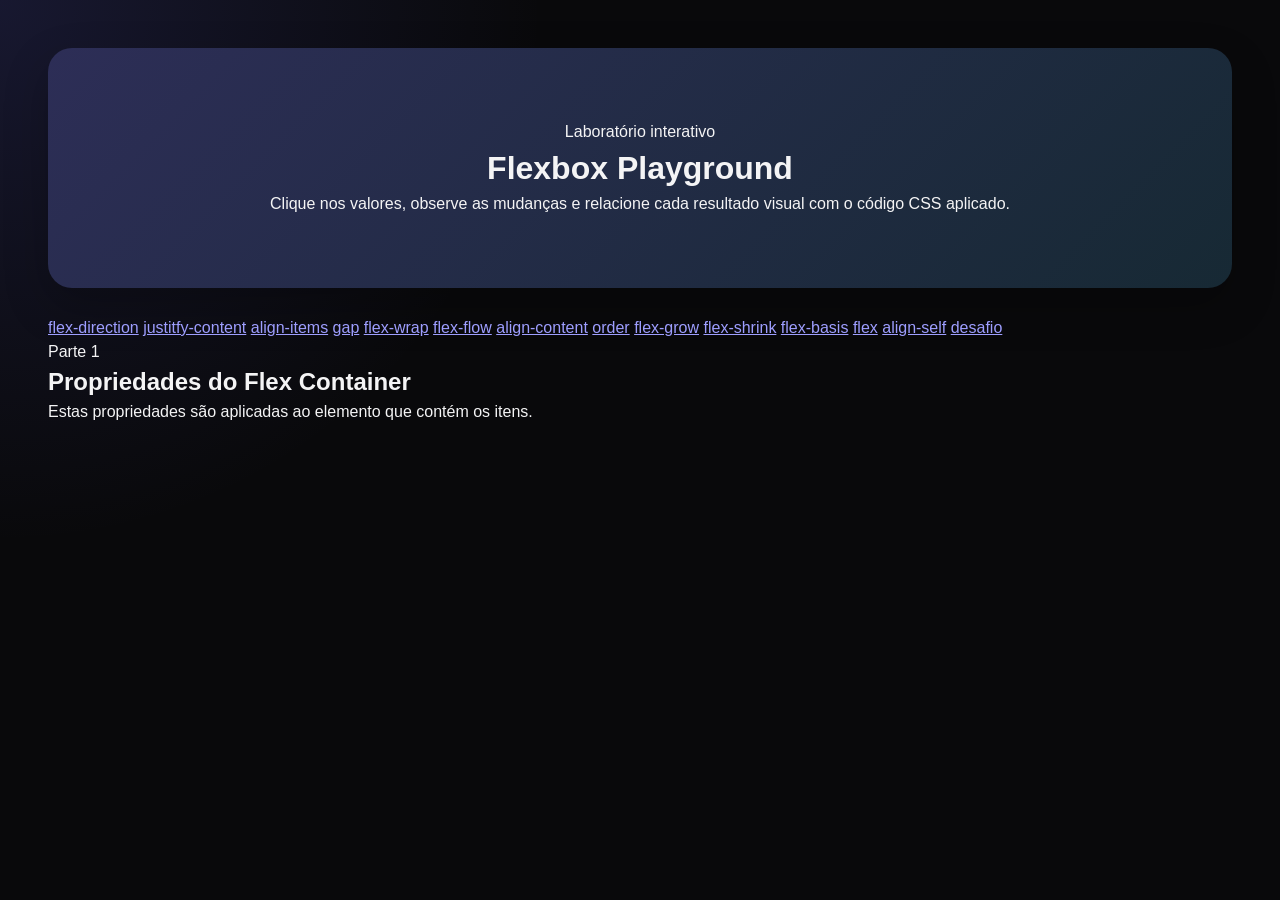
==== flexbox/index.html @ e5218d30 "v1.0.0 Created the project architecture, including:  - /js    - script.js - /style    - style.css in" ====
<!-- Definir que o documento utiliza HTML5. Deve ser a primeira declaração do arquivo-->
<!DOCTYPE html>
<!-- A tag html envolve toda a página. lang="pt-BR" informa o idioma para navegadores e leitores de tela.-->
<html lang="pt-BR">

<!-- O head guarda configurações e informações que não aparecem diretamente no conteúdo visual.-->
<head>
    <!-- Permite utilizar acentos, cedilha e outros caracteres  especiais corretamente.-->
    <meta charset="UTF-8">
    <!-- Faz o layout respeitar a largura real de celulares, tablets e computadores. -->
    <meta name="viewport" content="width=device-width, initial-scale=1.0">
    <!--Descrição usada por mecanismos de busca e no compartilhamento do link.-->
    <meta name="description" content="Laboratório interativo para aprender e praticar as principais propriedades do CSS flexbox.">
    <!-- Texto exibido na aba do navegador-->
    <title>Laboratório Flexbox</title>
    <!-- Conecta o HTML ao arquivo CSS responsável pela aparência da página.-->
    <link rel="stylesheet" href="style/style.css">
</head>

<!-- O body contém todo o conteúdo visível da página. -->
<body>

    <!-- ===================================================
         CABEÇALHO PRINCIPAL
         Apresenta o nome e a proposta do laboratório.
    =================================================== -->
    <header class="page-header">
        <!--Pequeno rótulo visual acima do título principal. -->
        <span class="page-label">Laboratório interativo</span>
        <!-- h1 é o título principal e deve representar o assunto da página. -->
        <h1>Flexbox Playground</h1>
        <p>
            Clique nos valores, observe as mudanças e relacione cada resultado visual com o código CSS aplicado.
        </p>
    </header>

    <!-- ===================================================
        NAVEGAÇÃO INTERNA
        Cada link aponta para o id de uma seção da página.
        aria-label descreve o menu para tecnologias assistivas.
    =================================================== -->

    <nav class="property-navigation" aria-label="Navegação das propriedades do Flexbox">
    <a href="#flex-direction">flex-direction</a>
    <a href="#justitfy-content">justitfy-content</a>
    <a href="#align-items">align-items</a>
    <a href="#gap">gap</a>
    <a href="#flex-wrap">flex-wrap</a>
    <a href="#flex-flow">flex-flow</a>
    <a href="#align-content">align-content</a>
    <a href="#order">order</a>
    <a href="#flex-grow">flex-grow</a>
    <a href="#flex-shrink">flex-shrink</a>
    <a href="#flex-basis">flex-basis</a>
    <a href="#flex">flex</a>
    <a href="#align-self">align-self</a>
    <a href="#desafio">desafio</a>
    </nav>

    <!--O main reúne o conteúdo principal do laboratório-->
    <main>
        <!-- ===================================================
        PARTE 1 — PROPRIEDADES DO FLEX CONTAINER 
        São aplicadas ao elemento pai, responsável por organizar os itens.
    =================================================== -->
    <header class="group-header">
        <span>Parte 1</span>
        <h2>Propriedades do Flex Container</h2>
        <p>Estas propriedades são aplicadas ao elemento que contém os itens.</p>
    </header>
    </main>
</body>
</html>
---- flexbox/style/style.css ----
/* ===========================================
   Configurações gerais
=========================================== */

:root{
   color-scheme:dark;
   --background:#09090b;
   --surface:#18181b;
   --surface-soft:#27272a;
   --surface-highlight:#3f3f46;
   --border:#52525b;
   --text:#f4f4f5;
   --text-muted:#d4d4d8;
   --primary:#6366f1;
   --primary-hover:#818cf8;
   --accent:#38bdf8;
   --success:#22c55e;
   --warning:#f59e0b;
   --danger:#ef4444;
   --item:#0ea5e9;
   --item-selected:#f97316;
   --radius-small:8px;
   --radius-medium:12px;
   --radius-large:18px;
   --shadow:0 18px 45px rgba(0,0,0,0.24);
}

*{
    margin: 0;
    padding: 0;
    box-sizing:border-box;
}

html{
    scroll-behavior: smooth;
    scroll-padding-top: 100px;
}

body{
    min-height: 100vh;
    padding: clamp(16px,4vw,48px);
    color: var(--text);
    background:
       radial-gradient(circle at top left,
          rgba(99,102,241, 0.16),
       transparent 34rem),
       var(--background);
       font-family:Inter, Arial,Helvetica, sans-serif;
       line-height:1.5;
}

button,
select{
    font:inherit;
}

button,
a,
select{
    -webkiit-tap-highlight-color:transparent;
}

button:focus-visible,
a:focus-visible,
select:focus-visible{
    outline:3px solid #facc15;
    outline-offset: 3px;
}

/*======================================
  Cabeçalho e navegação
====================================*/

.page-header{
    max-width: 1200px;
    margin:0 auto 28px;
    padding: clamp(28px, 6vw,72px);
    text-align:center;
    background:
    linear-gradient(
        135deg, rgba(99,102,241,0.28),
        rgba(14,165,233,0.12)
    ),
    var(--surface);
    border-radius:24px;
    box-shadow: var(--shadow);
}
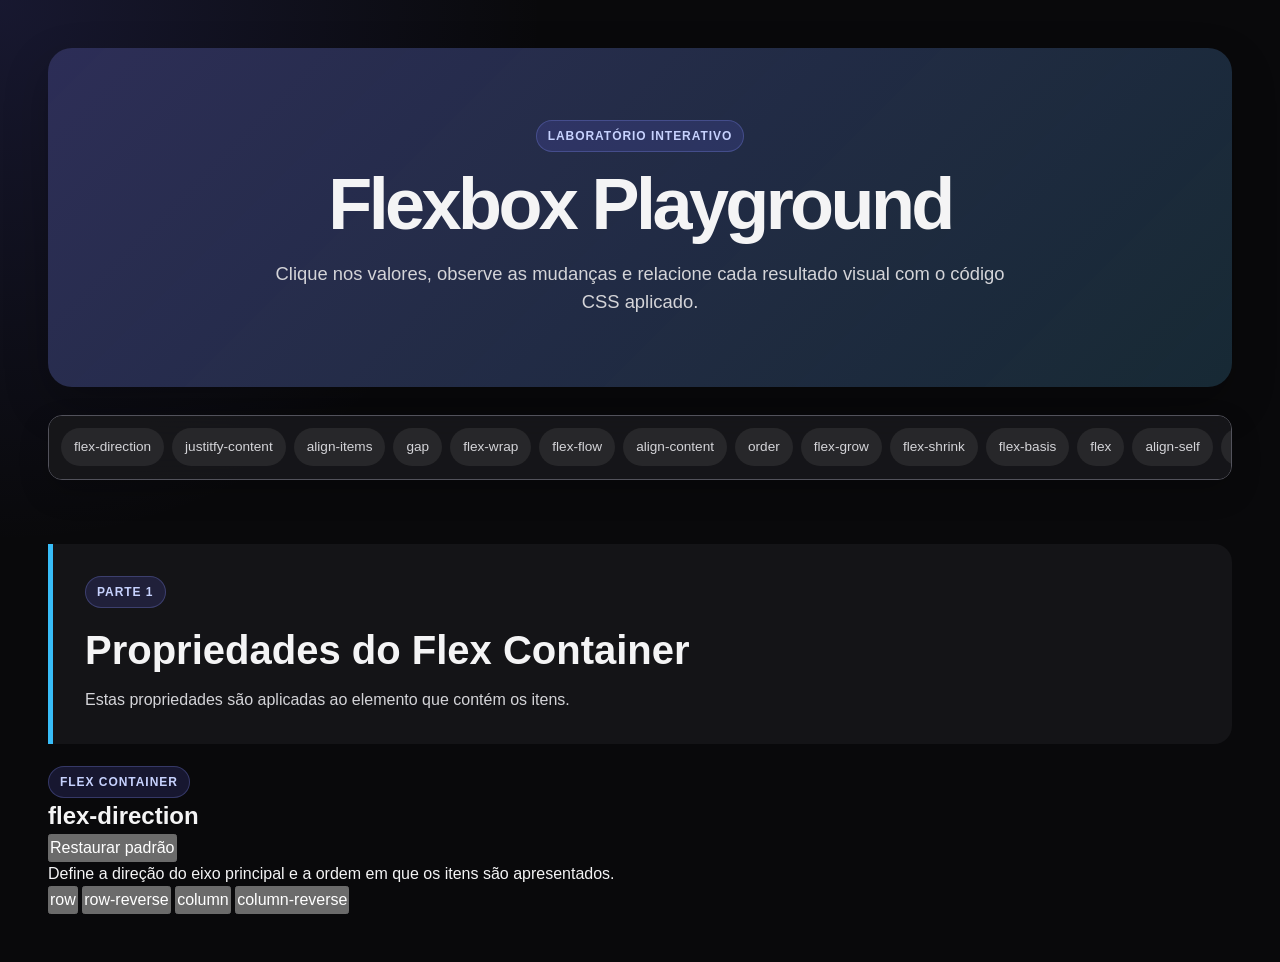
==== commit 648a870a: "v1.0.1 Updates to index.html:  1. Fixed bugs in the navigation menu. 2. Added styling to the `group-" ====
--- a/flexbox/index.html
+++ b/flexbox/index.html
@@ -68,6 +68,40 @@
         <h2>Propriedades do Flex Container</h2>
         <p>Estas propriedades são aplicadas ao elemento que contém os itens.</p>
     </header>
+
+     <!-- ===================================================
+        SEÇÃO: flex-direction 
+        Define a direção do eixo principal e a ordem inicial dos itens.
+        O id permite acessar esta seção pelo menu de navegação.
+    =================================================== -->
+    <section class="demo" id="flex-direction">
+        <!-- Agrupa o título da propriedade e o botão que restaura o valor inicial.-->
+         <div class="demo-heading">
+        <div>
+            <span class="property-type">Flex Container</span>
+            <h2>flex-direction</h2>
+        </div>
+        <button type="button" class="reset-button"  data-reset-section="direction">Restaurar padrão</button>
+        </div>
+
+        <p class="demo-introduction">
+            Define a direção do eixo principal e a ordem em que os itens são apresentados.
+        </p>
+
+
+        <!--
+        Grupo de botões com os valores da propriedade.
+        role="group" e aria-label ajudam leitores de tela.
+        data-* guarda o valor que será lido pelo JavaScript.
+        aria-pressed informa qual botão está ativo.
+        -->
+        <div class="buttons" role="group" aria-label="Valores de flex-direction">
+            <button type="button" data-direction="row"aria-pressed="true">row</button>
+            <button type="button" data-direction="row-reverse"aria-pressed="false">row-reverse</button>
+            <button type="button" data-direction="column"aria-pressed="false">column</button>
+            <button type="button" data-direction="column-reverse"aria-pressed="false">column-reverse</button>
+        </div>
+    </section>
     </main>
 </body>
 </html>
--- a/flexbox/style/style.css
+++ b/flexbox/style/style.css
@@ -85,3 +85,99 @@
     border-radius:24px;
     box-shadow: var(--shadow);
 }
+
+.page-label,
+.property-type,
+.group-header span {
+    display:inline-flex;
+    align-items: center;
+    width:fit-content;
+    padding: 6px 11px;
+    color: #c7d2fe;
+    background-color: rgba(99, 102,241,0.16);
+    border: 1px solid rgba(129,140,248,0.28);
+    border-radius: 999px;
+    font-size: 0.75rem;
+    font-weight: 700;
+    letter-spacing:0.08em;
+    text-transform: uppercase;
+}
+
+.page-header h1 {
+    margin-top: 16px;
+    font-size: clamp(2rem,7vw,4.5rem);
+    line-height: 1;
+    letter-spacing: -0.05em;
+}
+
+.page-header p{
+    max-width: 760px;
+    margin: 20px auto 0;
+    color: var(--text-muted);
+    font-size: clamp(1rem,2vw,1.15rem);
+}
+
+.property-navigation{
+    position: sticky;
+    top: 12px;
+    z-index: 20;
+    display: flex;
+    gap: 8px;
+    flex-wrap: nowrap;
+    max-width: 1200px;
+    margin: 0 auto 36px;
+    padding: 12px;
+    overflow-x: auto;
+    background-color: rgba(24,24,27,0.9);
+    border: 1px solid var(--border);
+    border-radius: 14px;
+    box-shadow: 0 12px 30px rgba(0,0,0,0.2);
+    backdrop-filter: blur(14px);
+}
+
+.property-navigation a{
+    flex: 0 0 auto;
+    padding: 8px 12px;
+    color: var(--text-muted);
+    background-color: var(--surface-soft);
+    border: 1px solid transparent;
+    border-radius: 999px;
+    text-decoration: none;
+    font-size: 0.85rem;
+    transition: 0.2s;
+}
+
+.property-navigation a:hover {
+    color:white;
+    background-color:var(--primary);
+    border-color: var(--primary-hover);
+}
+
+
+/*======================================
+  Grupos e seções
+====================================*/
+
+main {
+    max-width: 1200px;
+    margin: 0 auto;
+}
+
+.group-header{
+    margin: 64px 0 22px;
+    padding: clamp(20px,4vw, 32px);
+    background-color: rgba(24, 24, 27,0.76);
+    border-left:5px solid var(--accent);
+    border-radius: 0 var(--radius-large) var(--radius-large) 0;
+}
+
+.group-header h2{
+    margin-top: 12px;
+    color: var(--text);
+    font-size: clamp(1.6rem,4vw,2.5rem);
+}
+
+.group-header p{
+    margin-top: 8px;
+    color: var(--text-muted);
+}
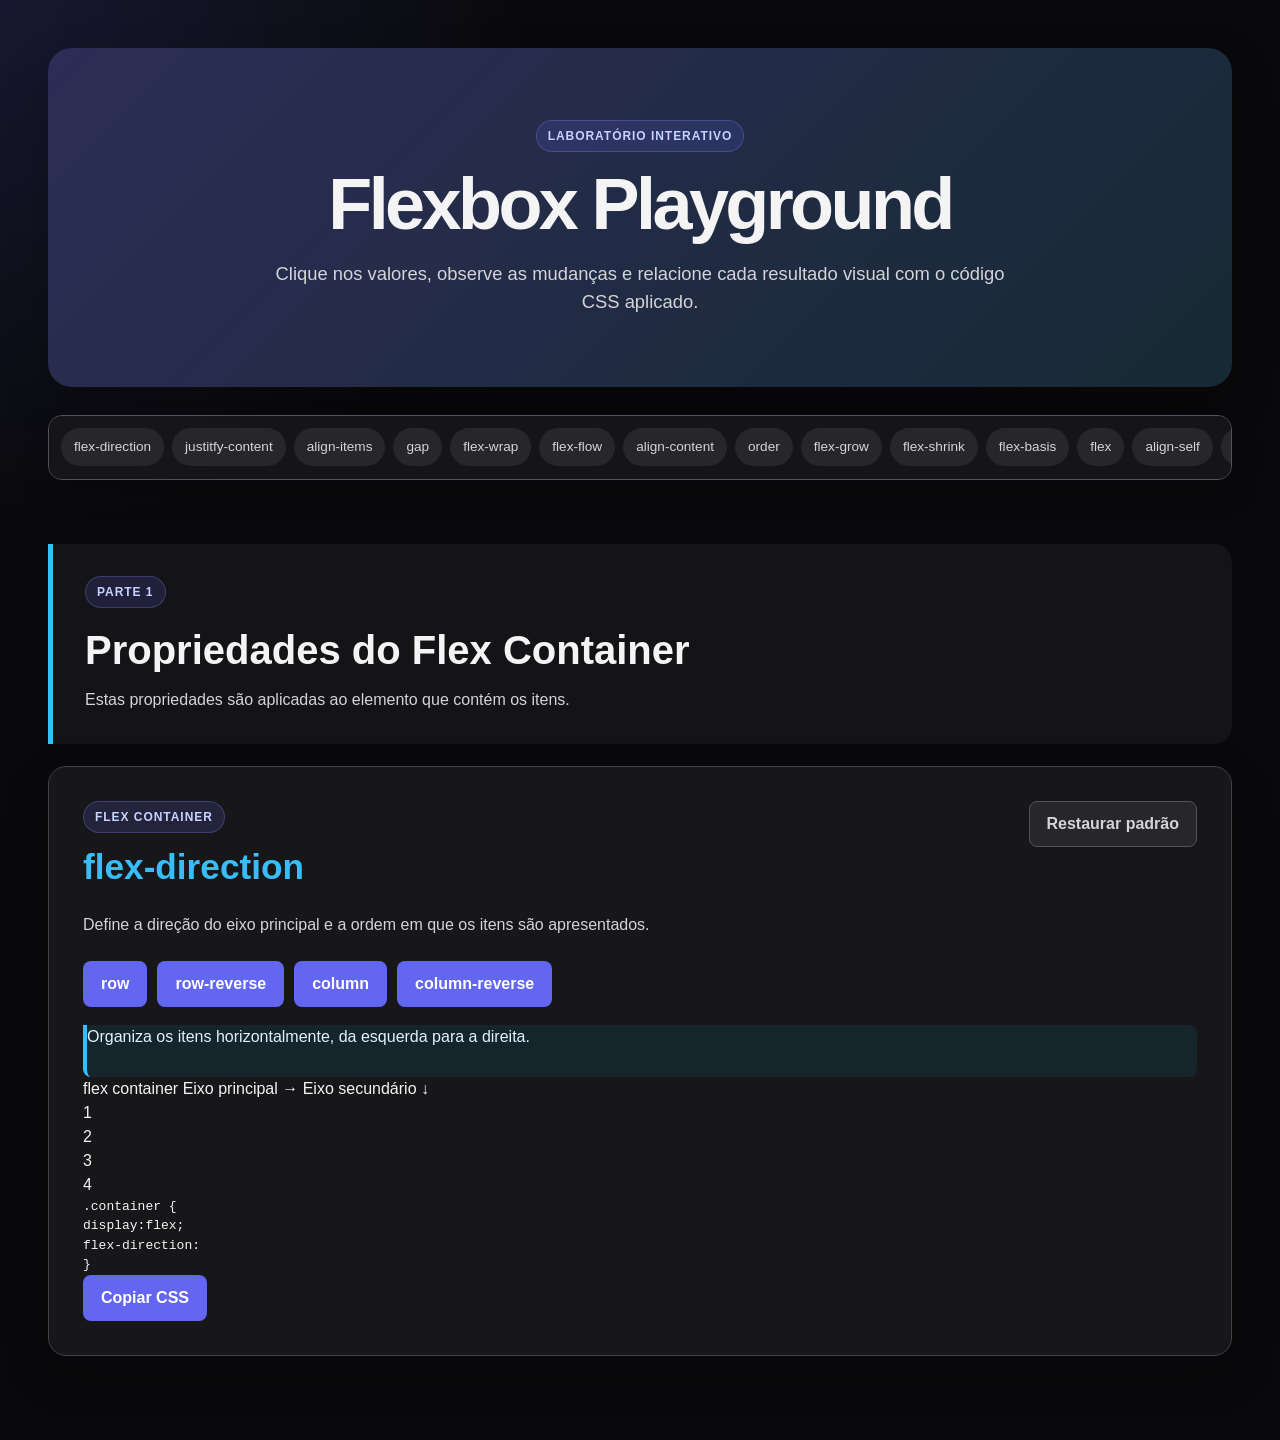
==== commit a1603004: "v1.0.2 Update to index.html:  1. Added a custom description field (updated via JavaScript based on t" ====
--- a/flexbox/index.html
+++ b/flexbox/index.html
@@ -101,6 +101,47 @@
             <button type="button" data-direction="column"aria-pressed="false">column</button>
             <button type="button" data-direction="column-reverse"aria-pressed="false">column-reverse</button>
         </div>
+
+
+        <!--
+        Descrição atualizada pelo JavaScript conforme o botão escolhido.
+        aria-live="polite" permite anunciar a mudança para leitores de tela.
+        -->
+
+        <p class="property-description direction-description" aria-live="polite">
+            Organiza os itens horizontalmente, da esquerda para a direita.
+        </p>
+
+        <!--
+        Área visual da demonstração.
+        A classe container recebe display:flex no CSS.
+        A segunda classe identifica a propriedade demonstrada.
+        -->
+        <div class="container direction-container" id="direction-container">
+            <span class="container-label">flex container</span>
+            <!--Indicadores dos eixos;o JavaScript atualiza as setas nesta seção -->
+            <span class="axis axis-main direction-main-axis">Eixo principal →</span>
+            <!--Cada elemento .item é um flex item. Os números facilitam observar ordem e posição.-->
+            <span class="axis axis-cross direction-cross-axis">Eixo secundário ↓</span>
+            <div><span class="item">1</span></div>
+            <div><span class="item">2</span></div>
+            <div><span class="item">3</span></div>
+            <div><span class="item">4</span></div>
+        </div>
+
+        <!--
+        Mostra o CSS correpondente ao valor selecionado.
+        preserva espaços e quebras de linha; code identifica código-fonte.
+        O botão usa data-copy-property e data-copy-target para copiar o resultado.
+        -->
+        <div class="code-wrapper">
+            <pre class="code"><code>.container {                                                                            
+display:flex;
+flex-direction: <strong class="direction-value" aria-live="polite"></strong>
+}</code></pre>
+            <button type="button" class="copy-buttpn" data-copy-property="flex-direction"
+                data-copy-target=".direction-value">Copiar CSS</button>
+        </div>
     </section>
     </main>
 </body>
--- a/flexbox/style/style.css
+++ b/flexbox/style/style.css
@@ -180,4 +180,174 @@
 .group-header p{
     margin-top: 8px;
     color: var(--text-muted);
-}+}
+
+/*======================================
+  CARD DE DEMONSTRAÇÃO
+
+  Cada propriedade é apresentada dentro de um card separado.
+
+  overflow: hidden impede que elementos ultrapassem as bordas,
+====================================*/
+
+.demo{
+    margin-bottom: 36px;
+    padding: clamp(20px,4vw,34px);
+    overflow: hidden;
+    background-color: rgba(24,24,27,0.92);
+    border: 1px solid var(--surface-highlight);
+    border-radius: var(--radius-large);
+    box-shadow: var(--shadow);
+}
+
+/*======================================
+  CABEÇALHO INTERNO DA DEMONSTRAÇÃO
+
+ Utilizada Flexbox para separar o título da propriedade e 
+ o botão de restauração.
+====================================*/
+
+.demo-heading{
+    display: flex;
+    align-items: flex-start;
+    justify-content: space-between;
+    gap: 20px;
+}
+
+.demo-heading h2 {
+  margin-top: 8px;
+  color: var(--accent);
+  font-size: clamp(1.55rem,4vw,2.2rem);
+}
+
+.item-property{
+    color: #fed7aa;
+    background-color: rgba(249, 115, 22, 0.14);
+    border-color: rgba(249,115,22,0.3);
+}
+
+.challenge-label{
+    color: #bbf7d0;
+    background-color: rgba(34,197, 94, 0.14);
+    border-color: rgba(34, 197, 94, 0.3);
+}
+
+.demo-introduction{
+    max-width: 850px;
+    margin: 18px 0 22px;
+    color: var(--text-muted);
+    line-height: 1.7;
+}
+
+.demo-introduction strong {
+    color: white;
+}
+
+/*======================================
+  DESCRIÇÃO DINÂMICA
+
+Este texto será atualizado pelo JavaScript quando o aluno
+selecionar outro valor da propriedade. 
+====================================*/
+
+.property-description{
+    min-height: 52px;
+    padding: 0 0 18px;
+    color: #e0f2fe;
+    background-color: rgba(14,165,233,0.09);
+    border-left: 4px solid var(--accent);
+    border-radius: 0 var(--radius-small) var(--radius-small);
+}
+
+/*======================================
+  BOTÕES E CONTROLES
+====================================*/
+
+/*Organiza os botões em linha e permite quebra automática. */
+
+.buttons{
+    display: flex;
+    gap: 10px;
+    flex-wrap: wrap;
+    margin-bottom: 18px;
+}
+
+/*======================================
+ BOTÃO PADRÃO
+
+min-height: 44px cria uma área confortável para clique
+também em dispositivos com tela sensível ao toque.
+====================================*/
+
+button{
+    min-height: 44px;
+    padding: 10px 17px;
+    color: white;
+    background-color: var(--primary);
+    border: 1px solid transparent;
+    border-radius: var(--radius-small);
+    cursor: pointer;
+    font-weight: 700;
+    transition: 
+    transform 0.2s,
+    background-color 0.2,
+    border-color 0.2s
+    box-shadow 0.2s;
+}
+
+button:hover {
+    background-color: var(--primary-hover);
+    transform: translateY(-1px);
+}
+
+/*======================================
+ BOTÃO ATIVO
+
+A classe active é controlada pelo JavaScript e mostra qual
+valor CSS está selecionado.
+====================================*/
+
+button.active{
+    color: #052e16;
+    background-color: var(--success);
+    border-color: #86efac;
+    box-shadow: 0 0 0 4px rgba (34,197,94,0.14);
+}
+
+.reset-button,
+.copy-button{
+    color: var(--text-muted);
+    background-color: var(--surface-soft);
+    border-color: var(--border);
+    font-weight: 600;
+}
+
+.reset-button:hover,
+.copy-button:hover {
+color:white;
+background-color: var(--surface-highlight);
+}
+
+/*
+Esta classe é adicionada temporariamente pelo JavaScript
+após o código CSS ser copiado.
+*/
+
+.copy-button.copy-success{
+    color: #052e16;
+    background-color: var(--success);
+    border-color:#86efac ;
+}
+
+.compact-buttons{
+    margin-bottom: 0;
+}
+
+/* ===========================================
+   CONTROLE DA DEMONSTRAÇÃO flex-shrink
+
+   flex-shrink só é percebido quando falta espaço.
+   Por isso esta área permite alterar a largura do container.
+=========================================== */
+ 
+
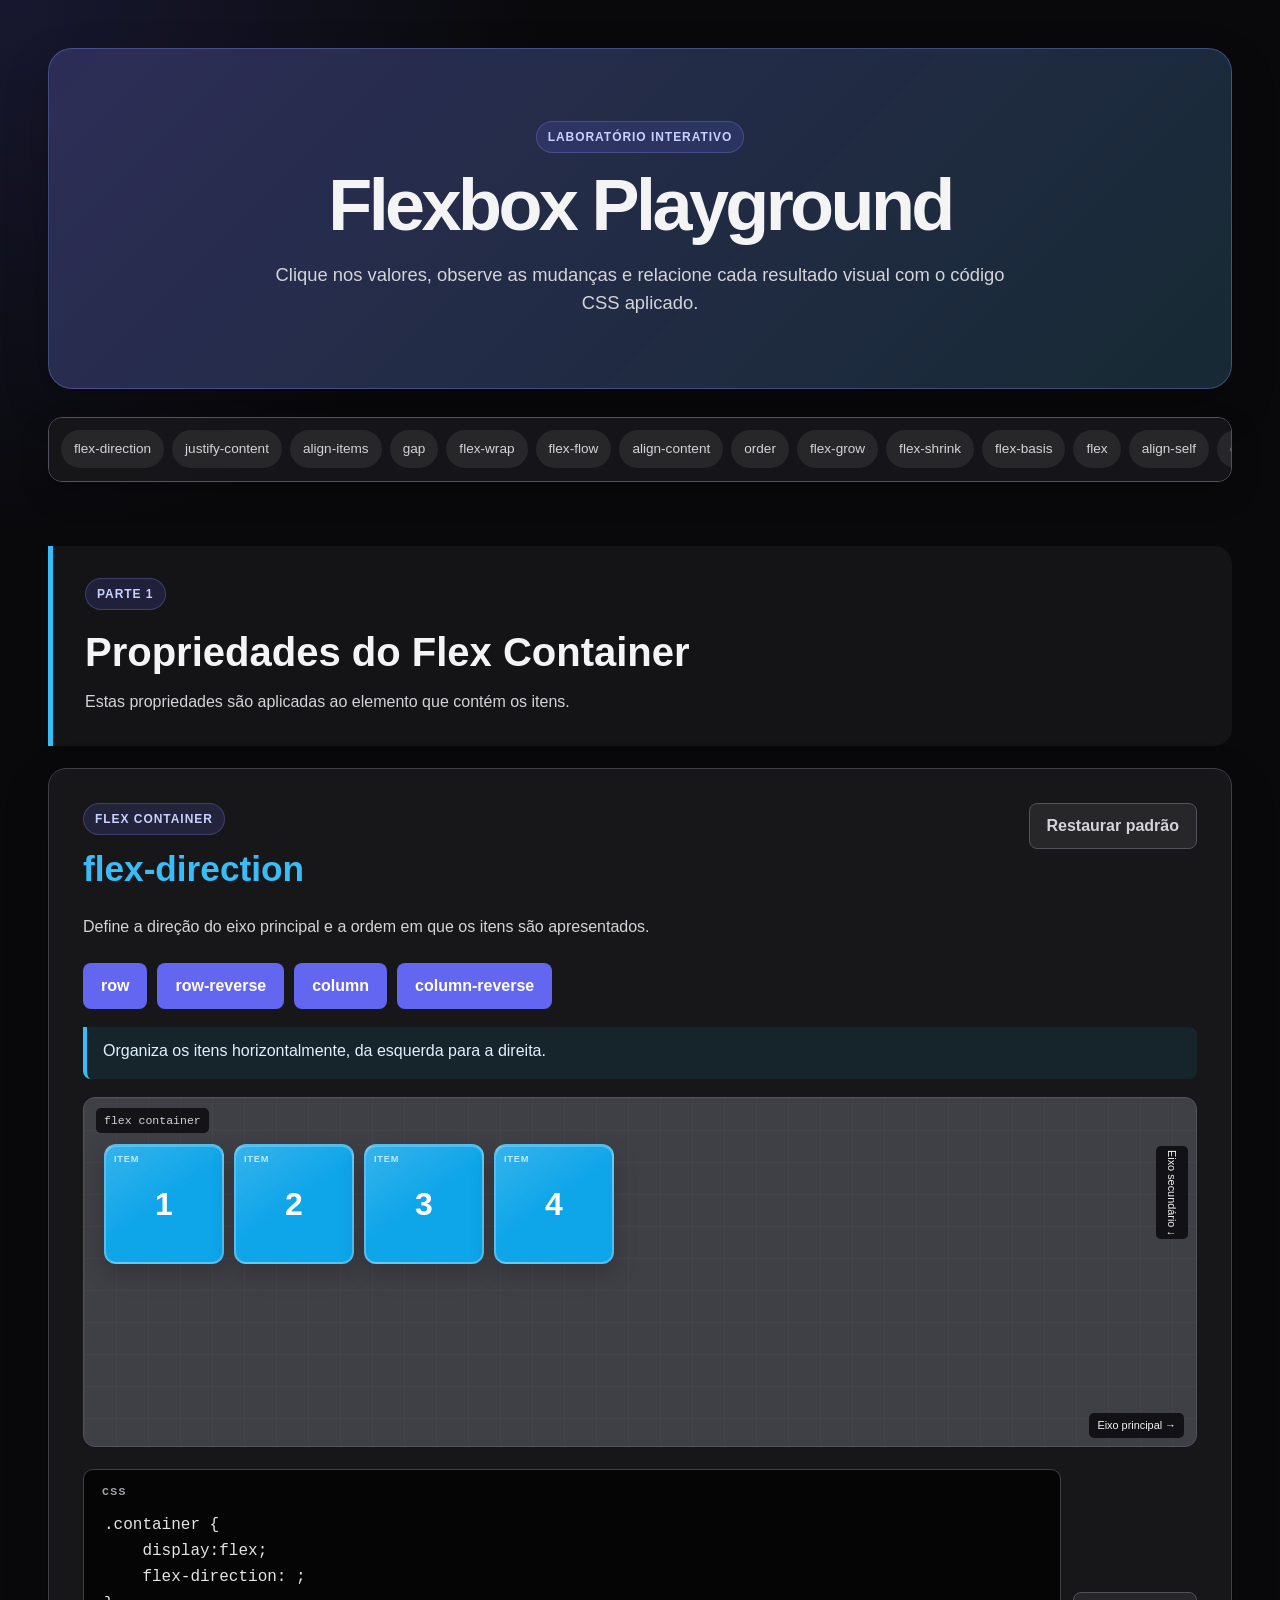
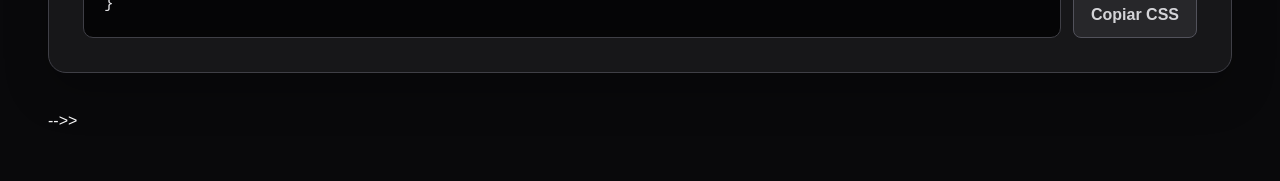
==== commit 68edf684: "v1.0.3 Update to index.html:  There were no updates to this file in this version.  Update to style.c" ====
--- a/flexbox/index.html
+++ b/flexbox/index.html
@@ -1,148 +1,148 @@
-<!-- Definir que o documento utiliza HTML5. Deve ser a primeira declaração do arquivo-->
+<!-- Define que o documento utiliza HTML5. Deve ser a primeira declaração do arquivo -->
 <!DOCTYPE html>
-<!-- A tag html envolve toda a página. lang="pt-BR" informa o idioma para navegadores e leitores de tela.-->
+<!-- A tag html envolve toda a página. lang="pt-BR" informa o idioma para navegadores e leitores de tela. -->
 <html lang="pt-BR">
-
-<!-- O head guarda configurações e informações que não aparecem diretamente no conteúdo visual.-->
+ 
+<!-- O head guarda configurações e informações que não aparecem diretamente no conteúdo visual. -->
 <head>
-    <!-- Permite utilizar acentos, cedilha e outros caracteres  especiais corretamente.-->
+    <!-- Permite utilizar acentos, cedilha e outros caracteres especiais corretamente. -->
     <meta charset="UTF-8">
     <!-- Faz o layout respeitar a largura real de celulares, tablets e computadores. -->
     <meta name="viewport" content="width=device-width, initial-scale=1.0">
-    <!--Descrição usada por mecanismos de busca e no compartilhamento do link.-->
+    <!-- Descrição usada por mecanismos de busca e no compartilhamento do link. -->
     <meta name="description" content="Laboratório interativo para aprender e praticar as principais propriedades do CSS flexbox.">
-    <!-- Texto exibido na aba do navegador-->
+    <!-- Texto exibido na aba do navegador -->
     <title>Laboratório Flexbox</title>
-    <!-- Conecta o HTML ao arquivo CSS responsável pela aparência da página.-->
+    <!-- Conecta o HTML ao arquivo CSS responsável pela aparência da página. -->
     <link rel="stylesheet" href="style/style.css">
 </head>
-
+ 
 <!-- O body contém todo o conteúdo visível da página. -->
 <body>
-
+   
     <!-- ===================================================
          CABEÇALHO PRINCIPAL
          Apresenta o nome e a proposta do laboratório.
     =================================================== -->
     <header class="page-header">
-        <!--Pequeno rótulo visual acima do título principal. -->
+        <!-- Pequeno rótulo visual acima do título principal. -->
         <span class="page-label">Laboratório interativo</span>
-        <!-- h1 é o título principal e deve representar o assunto da página. -->
+        <!-- h1 é o título principal e deve represetar o assunto da página. -->
         <h1>Flexbox Playground</h1>
         <p>
-            Clique nos valores, observe as mudanças e relacione cada resultado visual com o código CSS aplicado.
+            Clique nos valores, observe as mudanças e relacione cada resultado visual
+            com o código CSS aplicado.
         </p>
     </header>
-
+ 
     <!-- ===================================================
-        NAVEGAÇÃO INTERNA
-        Cada link aponta para o id de uma seção da página.
-        aria-label descreve o menu para tecnologias assistivas.
+         NAVEGAÇÃO INTERNA
+         Cada link aponta para o id de uma seção da página.
+         aria-label descreve o menu para tecnologias assistivas.
     =================================================== -->
-
+ 
     <nav class="property-navigation" aria-label="Navegação das propriedades do Flexbox">
-    <a href="#flex-direction">flex-direction</a>
-    <a href="#justitfy-content">justitfy-content</a>
-    <a href="#align-items">align-items</a>
-    <a href="#gap">gap</a>
-    <a href="#flex-wrap">flex-wrap</a>
-    <a href="#flex-flow">flex-flow</a>
-    <a href="#align-content">align-content</a>
-    <a href="#order">order</a>
-    <a href="#flex-grow">flex-grow</a>
-    <a href="#flex-shrink">flex-shrink</a>
-    <a href="#flex-basis">flex-basis</a>
-    <a href="#flex">flex</a>
-    <a href="#align-self">align-self</a>
-    <a href="#desafio">desafio</a>
+        <a href="#flex-direction">flex-direction</a>
+        <a href="#justify-content">justify-content</a>
+        <a href="#align-items">align-items</a>
+        <a href="#gap">gap</a>
+        <a href="#flex-wrap">flex-wrap</a>
+        <a href="#flex-flow">flex-flow</a>
+        <a href="#align-content">align-content</a>
+        <a href="#order">order</a>
+        <a href="#flex-grow">flex-grow</a>
+        <a href="#flex-shrink">flex-shrink</a>
+        <a href="#flex-basis">flex-basis</a>
+        <a href="#flex">flex</a>
+        <a href="#align-self">align-self</a>
+        <a href="#desafio">desafio</a>
     </nav>
-
-    <!--O main reúne o conteúdo principal do laboratório-->
+ 
+    <!-- O main reúne o conteúdo principal do laboratório -->
     <main>
         <!-- ===================================================
-        PARTE 1 — PROPRIEDADES DO FLEX CONTAINER 
-        São aplicadas ao elemento pai, responsável por organizar os itens.
-    =================================================== -->
-    <header class="group-header">
-        <span>Parte 1</span>
-        <h2>Propriedades do Flex Container</h2>
-        <p>Estas propriedades são aplicadas ao elemento que contém os itens.</p>
-    </header>
-
-     <!-- ===================================================
-        SEÇÃO: flex-direction 
-        Define a direção do eixo principal e a ordem inicial dos itens.
-        O id permite acessar esta seção pelo menu de navegação.
-    =================================================== -->
-    <section class="demo" id="flex-direction">
-        <!-- Agrupa o título da propriedade e o botão que restaura o valor inicial.-->
-         <div class="demo-heading">
-        <div>
-            <span class="property-type">Flex Container</span>
-            <h2>flex-direction</h2>
-        </div>
-        <button type="button" class="reset-button"  data-reset-section="direction">Restaurar padrão</button>
-        </div>
-
-        <p class="demo-introduction">
-            Define a direção do eixo principal e a ordem em que os itens são apresentados.
-        </p>
-
-
-        <!--
-        Grupo de botões com os valores da propriedade.
-        role="group" e aria-label ajudam leitores de tela.
-        data-* guarda o valor que será lido pelo JavaScript.
-        aria-pressed informa qual botão está ativo.
-        -->
-        <div class="buttons" role="group" aria-label="Valores de flex-direction">
-            <button type="button" data-direction="row"aria-pressed="true">row</button>
-            <button type="button" data-direction="row-reverse"aria-pressed="false">row-reverse</button>
-            <button type="button" data-direction="column"aria-pressed="false">column</button>
-            <button type="button" data-direction="column-reverse"aria-pressed="false">column-reverse</button>
-        </div>
-
-
-        <!--
-        Descrição atualizada pelo JavaScript conforme o botão escolhido.
-        aria-live="polite" permite anunciar a mudança para leitores de tela.
-        -->
-
-        <p class="property-description direction-description" aria-live="polite">
-            Organiza os itens horizontalmente, da esquerda para a direita.
-        </p>
-
-        <!--
-        Área visual da demonstração.
-        A classe container recebe display:flex no CSS.
-        A segunda classe identifica a propriedade demonstrada.
-        -->
-        <div class="container direction-container" id="direction-container">
-            <span class="container-label">flex container</span>
-            <!--Indicadores dos eixos;o JavaScript atualiza as setas nesta seção -->
-            <span class="axis axis-main direction-main-axis">Eixo principal →</span>
-            <!--Cada elemento .item é um flex item. Os números facilitam observar ordem e posição.-->
-            <span class="axis axis-cross direction-cross-axis">Eixo secundário ↓</span>
-            <div><span class="item">1</span></div>
-            <div><span class="item">2</span></div>
-            <div><span class="item">3</span></div>
-            <div><span class="item">4</span></div>
-        </div>
-
-        <!--
-        Mostra o CSS correpondente ao valor selecionado.
-        preserva espaços e quebras de linha; code identifica código-fonte.
-        O botão usa data-copy-property e data-copy-target para copiar o resultado.
-        -->
-        <div class="code-wrapper">
-            <pre class="code"><code>.container {                                                                            
-display:flex;
-flex-direction: <strong class="direction-value" aria-live="polite"></strong>
+             PARTE 1 — PROPRIEDADES DO FLEX CONTAINER
+             São aplicadas ao elemento pai, responsável por organizar os itens.
+        =================================================== -->
+        <header class="group-header">
+            <span>Parte 1</span>
+            <h2>Propriedades do Flex Container</h2>
+            <p>Estas propriedades são aplicadas ao elemento que contém os itens.</p>
+        </header>
+ 
+        <!-- ===================================================
+             SEÇÃO: flex-direction
+             Define a direção do eixo principal e a ordem inicial dos itens.
+             O id permite acessar esta seção pelo menu de navegação.
+        =================================================== -->
+        <section class="demo" id="flex-direction">
+            <!-- Agrupa o título da propriedade e o botão que restaura o valor inicial. -->
+            <div class="demo-heading">
+                <div>
+                    <span class="property-type">Flex Container</span>
+                    <h2>flex-direction</h2>
+                </div>
+                <button type="button" class="reset-button" data-reset-section="direction">Restaurar padrão</button>
+            </div>
+ 
+            <p class="demo-introduction">
+                Define a direção do eixo principal e a ordem em que os itens são apresentados.
+            </p>
+ 
+            <!--
+                Grupo de botões com os valores da propriedade.
+                role="group" e aria-label ajudam leitores de tela.
+                data-* guarda o valor que será lido pelo JavaScript.
+                aria-pressed informa qual botão está ativo.
+            -->
+            <div class="buttons" role="group" aria-label="Valores de flex-direction">
+                <button type="button" data-direction="row" aria-pressed="true">row</button>
+                <button type="button" data-direction="row-reverse" aria-pressed="false">row-reverse</button>
+                <button type="button" data-direction="column" aria-pressed="false">column</button>
+                <button type="button" data-direction="column-reverse" aria-pressed="false">column-reverse</button>
+            </div>
+ 
+            <!--
+                Descrição atualizada pelo JavaScript conforme o botão escolhido.
+                aria-live="polite" permite anunciar a mudança para leitores de tela.
+            -->
+            <p class="property-description direction-description" aria-live="polite">
+                Organiza os itens horizontalmente, da esquerda para a direita.
+            </p>
+ 
+            <!--
+                Área visual da demonstração.
+                A classe container recebe display:flex no CSS.
+                A segunda classe identifica a propriedade demonstrada.
+            -->
+            <div class="container direction-container" id="direction-container">
+                <span class="container-label">flex container</span>
+                <!-- Indicadores dos eixos; o JavaScript atualiza as setas nesta seção. -->
+                <span class="axis axis-main direction-main-axis">Eixo principal →</span>
+                <span class="axis axis-cross direction-cross-axis">Eixo secundário ↓</span>
+                <!-- Cada elemento .item é um flex Item. Os números facilitam observar ordem e posição. -->
+                <div><span class="item">1</span></div>
+                <div><span class="item">2</span></div>
+                <div><span class="item">3</span></div>
+                <div><span class="item">4</span></div>
+            </div>
+ 
+            <!--
+                Mostra o CSS correspondente ao valor selecionado.
+                <pre> preserva espaços e quebras de linha; <code> identifica código-fonte.
+                O botão usa data-copy-property e data-copy-target para copiar o resultado.
+            -->
+            <div class="code-wrapper">
+                <pre class="code"><code>.container {
+    display:flex;
+    flex-direction: <strong class="direction-value" aria-live="polite"></strong>;                    
 }</code></pre>
-            <button type="button" class="copy-buttpn" data-copy-property="flex-direction"
-                data-copy-target=".direction-value">Copiar CSS</button>
-        </div>
-    </section>
+                <button type="button" class="copy-button" data-copy-property="flex-direction"
+                    data-copy-target=".direction-value">Copiar CSS</button>
+            </div>
+        </section>
+ 
     </main>
+ 
 </body>
-</html>+</html>-->>
--- a/flexbox/style/style.css
+++ b/flexbox/style/style.css
@@ -1,123 +1,124 @@
 /* ===========================================
    Configurações gerais
 =========================================== */
-
-:root{
-   color-scheme:dark;
-   --background:#09090b;
-   --surface:#18181b;
-   --surface-soft:#27272a;
-   --surface-highlight:#3f3f46;
-   --border:#52525b;
-   --text:#f4f4f5;
-   --text-muted:#d4d4d8;
-   --primary:#6366f1;
-   --primary-hover:#818cf8;
-   --accent:#38bdf8;
-   --success:#22c55e;
-   --warning:#f59e0b;
-   --danger:#ef4444;
-   --item:#0ea5e9;
-   --item-selected:#f97316;
-   --radius-small:8px;
-   --radius-medium:12px;
-   --radius-large:18px;
-   --shadow:0 18px 45px rgba(0,0,0,0.24);
-}
-
-*{
+ 
+:root {
+    color-scheme: dark;
+    --background: #09090b;
+    --surface: #18181b;
+    --surface-soft: #27272a;
+    --surface-highlight: #3f3f46;
+    --border: #52525b;
+    --text: #f4f4f5;
+    --text-muted: #d4d4d8;
+    --primary: #6366f1;
+    --primary-hover: #818cf8;
+    --accent: #38bdf8;
+    --success: #22c55e;
+    --warning: #f59e0b;
+    --danger: #ef4444;
+    --item: #0ea5e9;
+    --item-selected: #f97316;
+    --radius-small: 8px;
+    --radius-medium: 12px;
+    --radius-large: 18px;
+    --shadow: 0 18px 45px rgba(0, 0, 0, 0.24);
+}
+ 
+* {
     margin: 0;
     padding: 0;
-    box-sizing:border-box;
-}
-
-html{
+    box-sizing: border-box;
+}
+ 
+html {
     scroll-behavior: smooth;
     scroll-padding-top: 100px;
 }
-
-body{
+ 
+body {
     min-height: 100vh;
-    padding: clamp(16px,4vw,48px);
+    padding: clamp(16px, 4vw, 48px);
     color: var(--text);
     background:
-       radial-gradient(circle at top left,
-          rgba(99,102,241, 0.16),
-       transparent 34rem),
-       var(--background);
-       font-family:Inter, Arial,Helvetica, sans-serif;
-       line-height:1.5;
-}
-
+        radial-gradient(circle at top left,
+            rgba(99, 102, 241, 0.16),
+            transparent 34rem),
+        var(--background);
+    font-family: Inter, Arial, Helvetica, sans-serif;
+    line-height: 1.5;
+}
+ 
 button,
-select{
-    font:inherit;
-}
-
+select {
+    font: inherit;
+}
+ 
 button,
 a,
-select{
-    -webkiit-tap-highlight-color:transparent;
-}
-
+select {
+    -webkit-tap-highlight-color: transparent;
+}
+ 
 button:focus-visible,
 a:focus-visible,
-select:focus-visible{
-    outline:3px solid #facc15;
+select:focus-visible {
+    outline: 3px solid #facc15;
     outline-offset: 3px;
 }
-
-/*======================================
-  Cabeçalho e navegação
-====================================*/
-
-.page-header{
+ 
+/* ===========================================
+   Cabeçalho e navegação
+=========================================== */
+ 
+.page-header {
     max-width: 1200px;
-    margin:0 auto 28px;
-    padding: clamp(28px, 6vw,72px);
-    text-align:center;
+    margin: 0 auto 28px;
+    padding: clamp(28px, 6vw, 72px);
+    text-align: center;
     background:
-    linear-gradient(
-        135deg, rgba(99,102,241,0.28),
-        rgba(14,165,233,0.12)
-    ),
-    var(--surface);
-    border-radius:24px;
+        linear-gradient(
+            135deg, rgba(99, 102, 241, 0.28),
+            rgba(14, 165, 233, 0.12)
+        ),
+        var(--surface);
+    border: 1px solid rgba(129, 140, 248, 0.35);
+    border-radius: 24px;
     box-shadow: var(--shadow);
 }
-
+ 
 .page-label,
 .property-type,
 .group-header span {
-    display:inline-flex;
+    display: inline-flex;
     align-items: center;
-    width:fit-content;
+    width: fit-content;
     padding: 6px 11px;
     color: #c7d2fe;
-    background-color: rgba(99, 102,241,0.16);
-    border: 1px solid rgba(129,140,248,0.28);
+    background-color: rgba(99, 102, 241, 0.16);
+    border: 1px solid rgba(129, 140, 248, 0.28);
     border-radius: 999px;
     font-size: 0.75rem;
     font-weight: 700;
-    letter-spacing:0.08em;
+    letter-spacing: 0.08em;
     text-transform: uppercase;
 }
-
+ 
 .page-header h1 {
     margin-top: 16px;
-    font-size: clamp(2rem,7vw,4.5rem);
+    font-size: clamp(2rem, 7vw, 4.5rem);
     line-height: 1;
     letter-spacing: -0.05em;
 }
-
-.page-header p{
+ 
+.page-header p {
     max-width: 760px;
     margin: 20px auto 0;
     color: var(--text-muted);
-    font-size: clamp(1rem,2vw,1.15rem);
-}
-
-.property-navigation{
+    font-size: clamp(1rem, 2vw, 1.15rem); /*      1.15rem*/
+}
+ 
+.property-navigation {
     position: sticky;
     top: 12px;
     z-index: 20;
@@ -128,14 +129,14 @@
     margin: 0 auto 36px;
     padding: 12px;
     overflow-x: auto;
-    background-color: rgba(24,24,27,0.9);
+    background-color: rgba(24, 24, 27, 0.9);
     border: 1px solid var(--border);
     border-radius: 14px;
-    box-shadow: 0 12px 30px rgba(0,0,0,0.2);
+    box-shadow: 0 12px 30px rgba(0, 0, 0, 0.2);
     backdrop-filter: blur(14px);
 }
-
-.property-navigation a{
+ 
+.property-navigation a {
     flex: 0 0 auto;
     padding: 8px 12px;
     color: var(--text-muted);
@@ -146,140 +147,140 @@
     font-size: 0.85rem;
     transition: 0.2s;
 }
-
+ 
 .property-navigation a:hover {
-    color:white;
-    background-color:var(--primary);
+    color: white;
+    background-color: var(--primary);
     border-color: var(--primary-hover);
 }
-
-
-/*======================================
-  Grupos e seções
-====================================*/
-
+ 
+/* ===========================================
+   Grupos e seções
+=========================================== */
+ 
 main {
     max-width: 1200px;
     margin: 0 auto;
 }
-
-.group-header{
+ 
+.group-header {
     margin: 64px 0 22px;
-    padding: clamp(20px,4vw, 32px);
-    background-color: rgba(24, 24, 27,0.76);
-    border-left:5px solid var(--accent);
+    padding: clamp(20px, 4vw, 32px);
+    background-color: rgba(24, 24, 27, 0.76);
+    border-left: 5px solid var(--accent);
     border-radius: 0 var(--radius-large) var(--radius-large) 0;
 }
-
-.group-header h2{
+ 
+.group-header h2 {
     margin-top: 12px;
     color: var(--text);
-    font-size: clamp(1.6rem,4vw,2.5rem);
-}
-
-.group-header p{
+    font-size: clamp(1.6rem, 4vw, 2.5rem);
+}
+ 
+.group-header p {
     margin-top: 8px;
     color: var(--text-muted);
 }
-
-/*======================================
-  CARD DE DEMONSTRAÇÃO
-
-  Cada propriedade é apresentada dentro de um card separado.
-
-  overflow: hidden impede que elementos ultrapassem as bordas,
-====================================*/
-
-.demo{
+ 
+/* ==========================================================
+   CARD DE DEMONSTRAÇÃO
+ 
+   Cada propriedade é apresentada dentro de um card separado.
+ 
+   overflow: hidden impede que elementos ultrapassem as bordas.
+========================================================== */
+ 
+.demo {
     margin-bottom: 36px;
-    padding: clamp(20px,4vw,34px);
+    padding: clamp(20px, 4vw, 34px);
     overflow: hidden;
-    background-color: rgba(24,24,27,0.92);
+    background-color: rgba(24, 24, 27, 0.92);
     border: 1px solid var(--surface-highlight);
     border-radius: var(--radius-large);
     box-shadow: var(--shadow);
 }
-
-/*======================================
-  CABEÇALHO INTERNO DA DEMONSTRAÇÃO
-
- Utilizada Flexbox para separar o título da propriedade e 
- o botão de restauração.
-====================================*/
-
-.demo-heading{
+ 
+/* ==========================================================
+   CABEÇALHO INTERNO DA DEMONSTRAÇÃO
+ 
+   Utiliza Flexbox para separar o título da propriedade e
+   o botão de restauração.
+========================================================== */
+ 
+.demo-heading {
     display: flex;
     align-items: flex-start;
     justify-content: space-between;
     gap: 20px;
 }
-
+ 
 .demo-heading h2 {
-  margin-top: 8px;
-  color: var(--accent);
-  font-size: clamp(1.55rem,4vw,2.2rem);
-}
-
-.item-property{
+    margin-top: 8px;
+    color: var(--accent);
+    font-size: clamp(1.55rem, 4vw, 2.2rem);
+}
+ 
+.item-property {
     color: #fed7aa;
     background-color: rgba(249, 115, 22, 0.14);
-    border-color: rgba(249,115,22,0.3);
-}
-
-.challenge-label{
+    border-color: rgba(249, 115, 22, 0.3);
+}
+ 
+.challenge-label {
     color: #bbf7d0;
-    background-color: rgba(34,197, 94, 0.14);
+    background-color: rgba(34, 197, 94, 0.14);
     border-color: rgba(34, 197, 94, 0.3);
 }
-
-.demo-introduction{
+ 
+.demo-introduction {
     max-width: 850px;
     margin: 18px 0 22px;
     color: var(--text-muted);
     line-height: 1.7;
 }
-
+ 
 .demo-introduction strong {
     color: white;
 }
-
-/*======================================
-  DESCRIÇÃO DINÂMICA
-
-Este texto será atualizado pelo JavaScript quando o aluno
-selecionar outro valor da propriedade. 
-====================================*/
-
-.property-description{
+ 
+/* ==========================================================
+   DESCRIÇÃO DINÂMICA
+ 
+   Este texto será atualizado pelo JavaScript quando o aluno
+   selecionar outro valor da propriedade.
+========================================================== */
+ 
+.property-description {
     min-height: 52px;
-    padding: 0 0 18px;
+    margin: 0 0 18px;
+    padding: 12px 16px;
     color: #e0f2fe;
-    background-color: rgba(14,165,233,0.09);
+    background-color: rgba(14, 165, 233, 0.09);
     border-left: 4px solid var(--accent);
     border-radius: 0 var(--radius-small) var(--radius-small);
 }
-
-/*======================================
-  BOTÕES E CONTROLES
-====================================*/
-
-/*Organiza os botões em linha e permite quebra automática. */
-
-.buttons{
+ 
+/* ==========================================================
+   BOTÕES E CONTROLES
+========================================================== */
+ 
+/* Organiza os botões em linha e permite quebra automática. */
+ 
+.buttons {
     display: flex;
     gap: 10px;
     flex-wrap: wrap;
     margin-bottom: 18px;
 }
-
-/*======================================
- BOTÃO PADRÃO
-
-min-height: 44px cria uma área confortável para clique
-também em dispositivos com tela sensível ao toque.
-====================================*/
-
-button{
+ 
+/* ==========================================================
+   BOTÃO PADRÃO
+ 
+   min-height: 44px cria uma área confortável para clique
+   também em dispositivos com tela sensível ao toque.
+========================================================== */
+ 
+button {
     min-height: 44px;
     padding: 10px 17px;
     color: white;
@@ -288,66 +289,317 @@
     border-radius: var(--radius-small);
     cursor: pointer;
     font-weight: 700;
-    transition: 
-    transform 0.2s,
-    background-color 0.2,
-    border-color 0.2s
-    box-shadow 0.2s;
-}
-
+    transition:
+        transform 0.2s,
+        background-color 0.2s,
+        border-color 0.2s,
+        box-shadow 0.2s;
+}
+ 
 button:hover {
     background-color: var(--primary-hover);
     transform: translateY(-1px);
 }
-
-/*======================================
- BOTÃO ATIVO
-
-A classe active é controlada pelo JavaScript e mostra qual
-valor CSS está selecionado.
-====================================*/
-
-button.active{
+ 
+/* ==========================================================
+   BOTÃO ATIVO
+ 
+   A classe active é controlada pelo JavaScript e mostra qual
+   valor CSS está selecionado.
+========================================================== */
+ 
+button.active {
     color: #052e16;
     background-color: var(--success);
     border-color: #86efac;
-    box-shadow: 0 0 0 4px rgba (34,197,94,0.14);
-}
-
+    box-shadow: 0 0 0 4px rgba(34, 197, 94, 0.14);
+}
+ 
 .reset-button,
-.copy-button{
+.copy-button {
     color: var(--text-muted);
     background-color: var(--surface-soft);
     border-color: var(--border);
     font-weight: 600;
 }
-
+ 
 .reset-button:hover,
 .copy-button:hover {
-color:white;
-background-color: var(--surface-highlight);
-}
-
+    color: white;
+    background-color: var(--surface-highlight);
+}
+ 
 /*
-Esta classe é adicionada temporariamente pelo JavaScript
-após o código CSS ser copiado.
+   Esta classe é adicionada temporariamente pelo JavaScript
+   após o código CSS ser copiado.
 */
-
-.copy-button.copy-success{
+ 
+.copy-button.copy-success {
     color: #052e16;
     background-color: var(--success);
-    border-color:#86efac ;
-}
-
-.compact-buttons{
+    border-color: #86efac;
+}
+ 
+.compact-buttons {
     margin-bottom: 0;
 }
-
-/* ===========================================
+ 
+/* ==========================================================
    CONTROLE DA DEMONSTRAÇÃO flex-shrink
-
+ 
    flex-shrink só é percebido quando falta espaço.
+ 
    Por isso esta área permite alterar a largura do container.
-=========================================== */
- 
-
+========================================================== */
+ 
+.size-controls {
+    display: flex;
+    align-items: center;
+    gap: 14px;
+    flex-wrap: wrap;
+    margin-bottom: 18px;
+    padding: 14px;
+    background-color: var(--surface-soft);
+    border-radius: var(--radius-medium);
+}
+ 
+.size-controls span {
+    color: var(--text-muted);
+    font-weight: 700;
+}
+ 
+/* ==========================================================
+   CONTAINERS E ITENS
+========================================================== */
+ 
+/* ==========================================================
+   FLEX CONTAINER BASE
+ 
+   Esta é a classe principal do laboratório.
+ 
+   display: flex ativa o Flexbox.
+   flex-direction: row define a direção inicial.
+   gap cria espaço entre os Flex Items.
+ 
+   position: relative permite posicionar rótulos e indicadores
+   dentro do container.
+ 
+   overflow: auto cria rolagem quando necessário.
+========================================================== */
+ 
+.container {
+    position: relative;
+    display: flex;
+    flex-direction: row;
+    width: 100%;
+    min-height: 350px;
+    gap: 10px;
+    padding: 46px 20px 20px;
+    overflow: auto;
+    background:
+        linear-gradient(rgba(255, 255, 255, 0.025) 1px, transparent 1px),
+        linear-gradient(90deg, rgba(255, 255, 255, 0.025) 1px, transparent 1px),
+        var(--surface-highlight);
+    background-size: 32px 32px;
+    border: 1px solid var(--border);
+    border-radius: var(--radius-medium);
+    transition: 0.35s;
+}
+ 
+/* ==========================================================
+   RÓTULO DO CONTAINER
+ 
+   position: absolute posiciona o rótulo sobre a área visual.
+ 
+   pointer-events: none impede que ele bloqueie cliques.
+========================================================== */
+ 
+.container-label {
+    position: absolute;
+    top: 10px;
+    left: 12px;
+    z-index: 5;
+    padding: 4px 8px;
+    color: #d4d4d8;
+    background-color: rgba(9, 9, 11, 0.8);
+    border-radius: 5px;
+    font-family: Consolas, Monaco, monospace;
+    font-size: 0.72rem;
+    pointer-events: none;
+}
+ 
+/* ==========================================================
+   FLEX ITEM BASE
+ 
+   Cada card numerado representa um Flex Item.
+ 
+   O próprio item também usa display: flex para centralizar
+   seu conteúdo interno.
+ 
+   flex: 0 1 auto significa:
+   - não crescer
+   - poder encolher
+   - usar tamanho automático como base
+========================================================== */
+ 
+.item {
+    position: relative;
+    display: flex;
+    flex: 0 1 auto;
+    align-items: center;
+    justify-content: center;
+    width: 120px;
+    height: 120px;
+    color: white;
+    background:
+        linear-gradient(145deg, rgba(255, 255, 255, 0.16), transparent 50%),
+        var(--item);
+    border: 2px solid rgba(255, 255, 255, 0.28);
+    border-radius: 12px;
+    box-shadow:
+        0 10px 25px rgba(0, 0, 0, 0.2),
+        inset 0 1px 0 rgba(255, 255, 255, 0.22);
+    font-size: 2rem;
+    font-weight: 800;
+    transition: 0.35s;
+}
+ 
+/* ==========================================================
+   PSEUDOELEMENTO ::before
+ 
+   Cria o texto "item" sem adicionar outro elemento no HTML.
+ 
+   É usado apenas como elemento visual.
+========================================================== */
+ 
+.item::before {
+    content: "item";
+    position: absolute;
+    top: 7px;
+    left: 8px;
+    font-size: 0.58rem;
+    font-weight: 700;
+    letter-spacing: 0.08em;
+    text-transform: uppercase;
+    opacity: 0.72;
+}
+ 
+.item small {
+    position: absolute;
+    bottom: 8px;
+    font-size: 0.58rem;
+    letter-spacing: 0.05em;
+    text-transform: uppercase;
+}
+ 
+/* Destaca visualmente o item manipulado na demonstração. */
+ 
+.item-selected {
+    background:
+        linear-gradient(145deg, rgba(255, 255, 255, 0.18), transparent 50%),
+        var(--item-selected);
+    border-color: #fdba74;
+}
+ 
+/* ==========================================================
+    INDICADORES DE EIXO
+ 
+    Mostram o eixo principal e o eixo secundário do flexbox.
+========================================================== */
+ 
+.axis {
+    position: absolute;
+    z-index: 4;
+    padding: 4px 8px;
+    color: #f4f4f5;
+    background-color: rgba(9, 9, 11, 0.82);
+    border-radius: 5px;
+    font-size: 0.68rem;
+    pointer-events: none;
+}
+ 
+.axis-main {
+    right: 12px;
+    bottom: 8px;
+}
+ 
+/*
+    writing-mode altera a direção da escrita para apresentar
+    o rótulo verticalmente.
+*/
+ 
+.axis-cross {
+    top: 48px;
+    right: 8px;
+    writing-mode: vertical-rl;
+}
+ 
+/* ==========================================================
+    PAINEL DE CÓDIGO
+========================================================== */
+ 
+/* ==========================================================
+    ESTRUTURA DO PAINEL
+ 
+    CSS grid cria duas colunas:
+    - código ocupando o espaço disponível
+    - botão de copiar com largura automática
+========================================================== */
+ 
+.code-wrapper {
+    display: grid;
+    grid-template-columns: 1fr auto;
+    gap: 12px;
+    align-items: end;
+    margin-top: 22px;
+}
+ 
+/* ==========================================================
+    BLOCO DE CÓDIGO
+ 
+    Usa fonte monoespaçada para melhorar a leitura.
+ 
+    overflow-x: auto adiciona rolagem quando o conteúdo não
+    cabe em telas pequenas.
+========================================================== */
+ 
+.code {
+    position: relative;
+    min-width: 0;
+    padding: 42px 20px 20px;
+    overflow-x: auto;
+    color: #e4e4e7;
+    background-color: #050506;
+    border: 1px solid #3f3f46;
+    border-radius: 10px;
+    font-family: Consolas, Monaco, monospace;
+    font-size: clamp(0.85rem, 2vw, 1rem);
+    line-height: 1.65;
+}
+ 
+/* Cria o rótulo "CSS" sem precisar adicioná-lo no HTML. */
+ 
+.code::before {
+    content: "CSS";
+    position: absolute;
+    top: 12px;
+    left: 18px;
+    color: #a1a1aa;
+    font-size: 0.72rem;
+    font-weight: 700;
+    letter-spacing: 0.12em;
+}
+ 
+.code strong {
+    color: var(--success);
+}
+ 
+/* ==========================================================
+   CONFIGURAÇÕES ESPECÍFICAS DAS DEMONSTRAÇÕES
+ 
+   A classe .container define o comportamento base.
+ 
+   As classes abaixo alteram apenas o necessário para tornar
+   cada propriedade visível e didática.
+========================================================== */
+ 
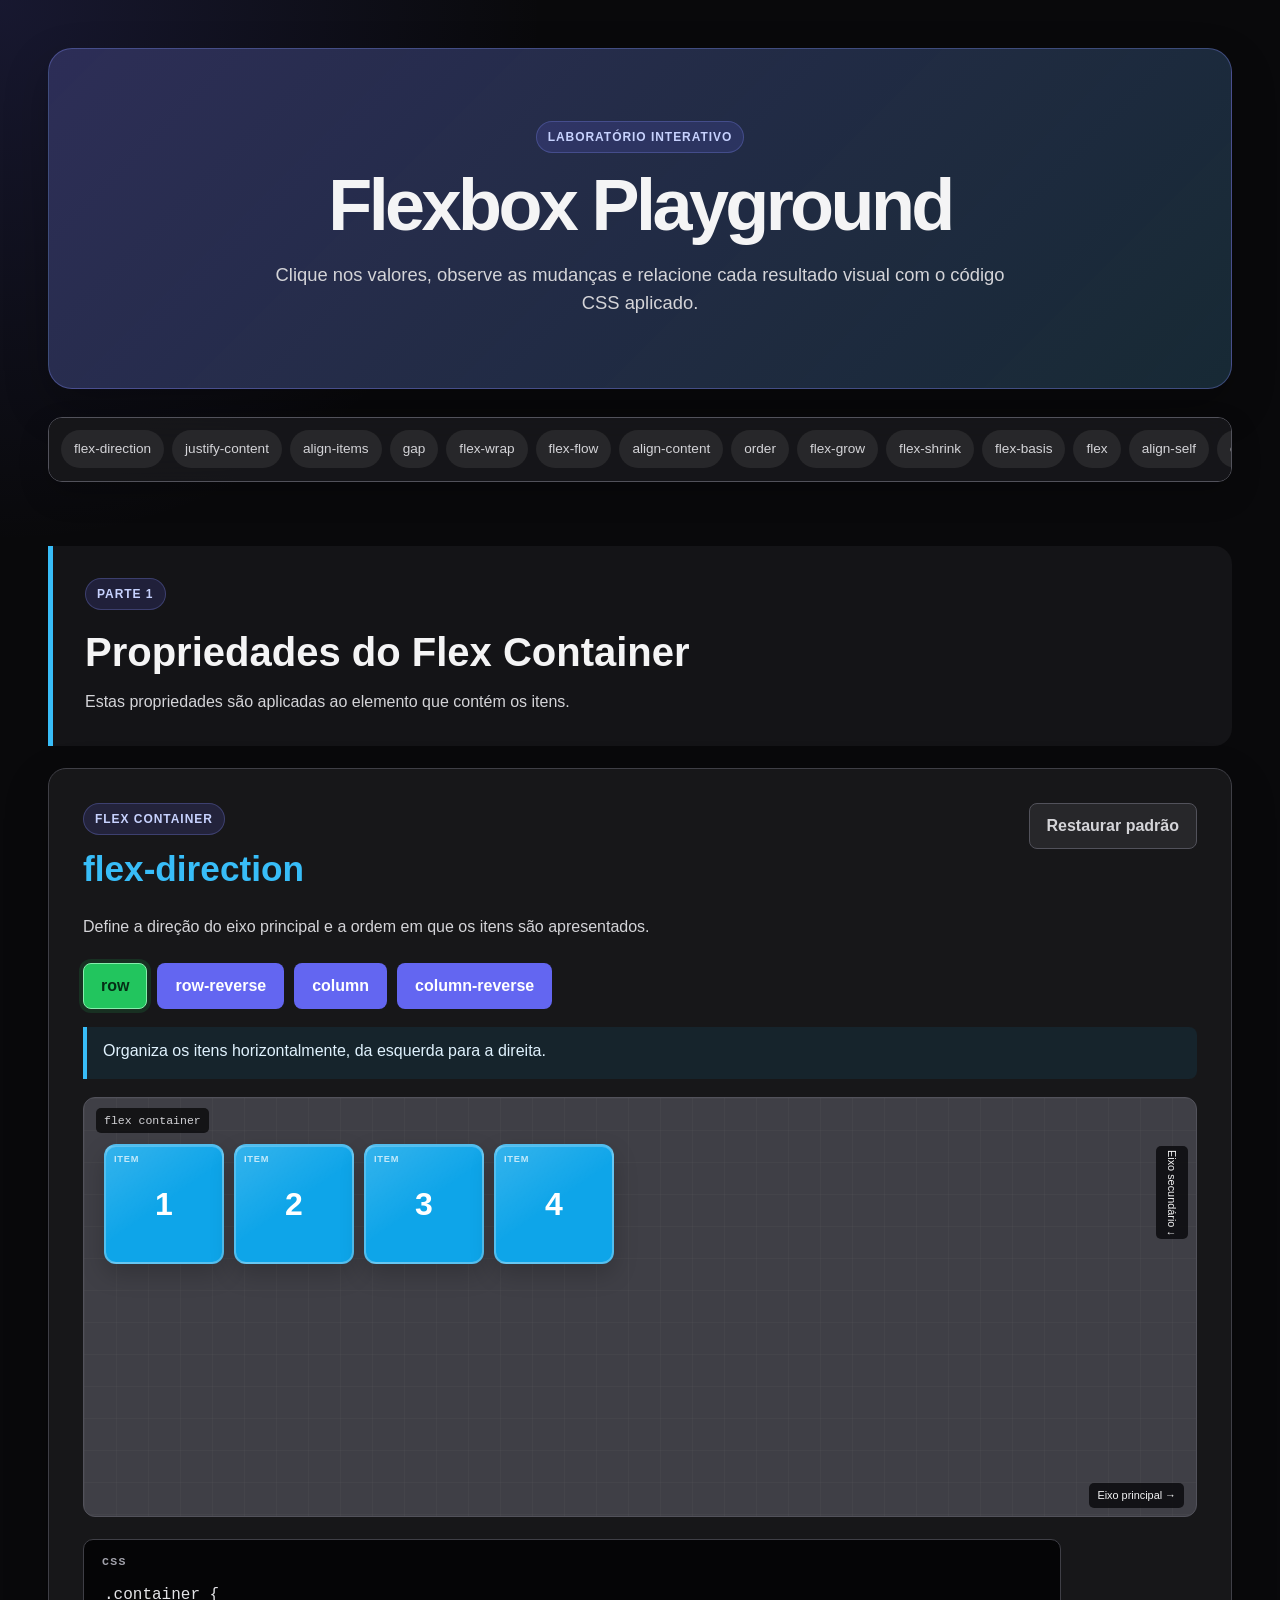
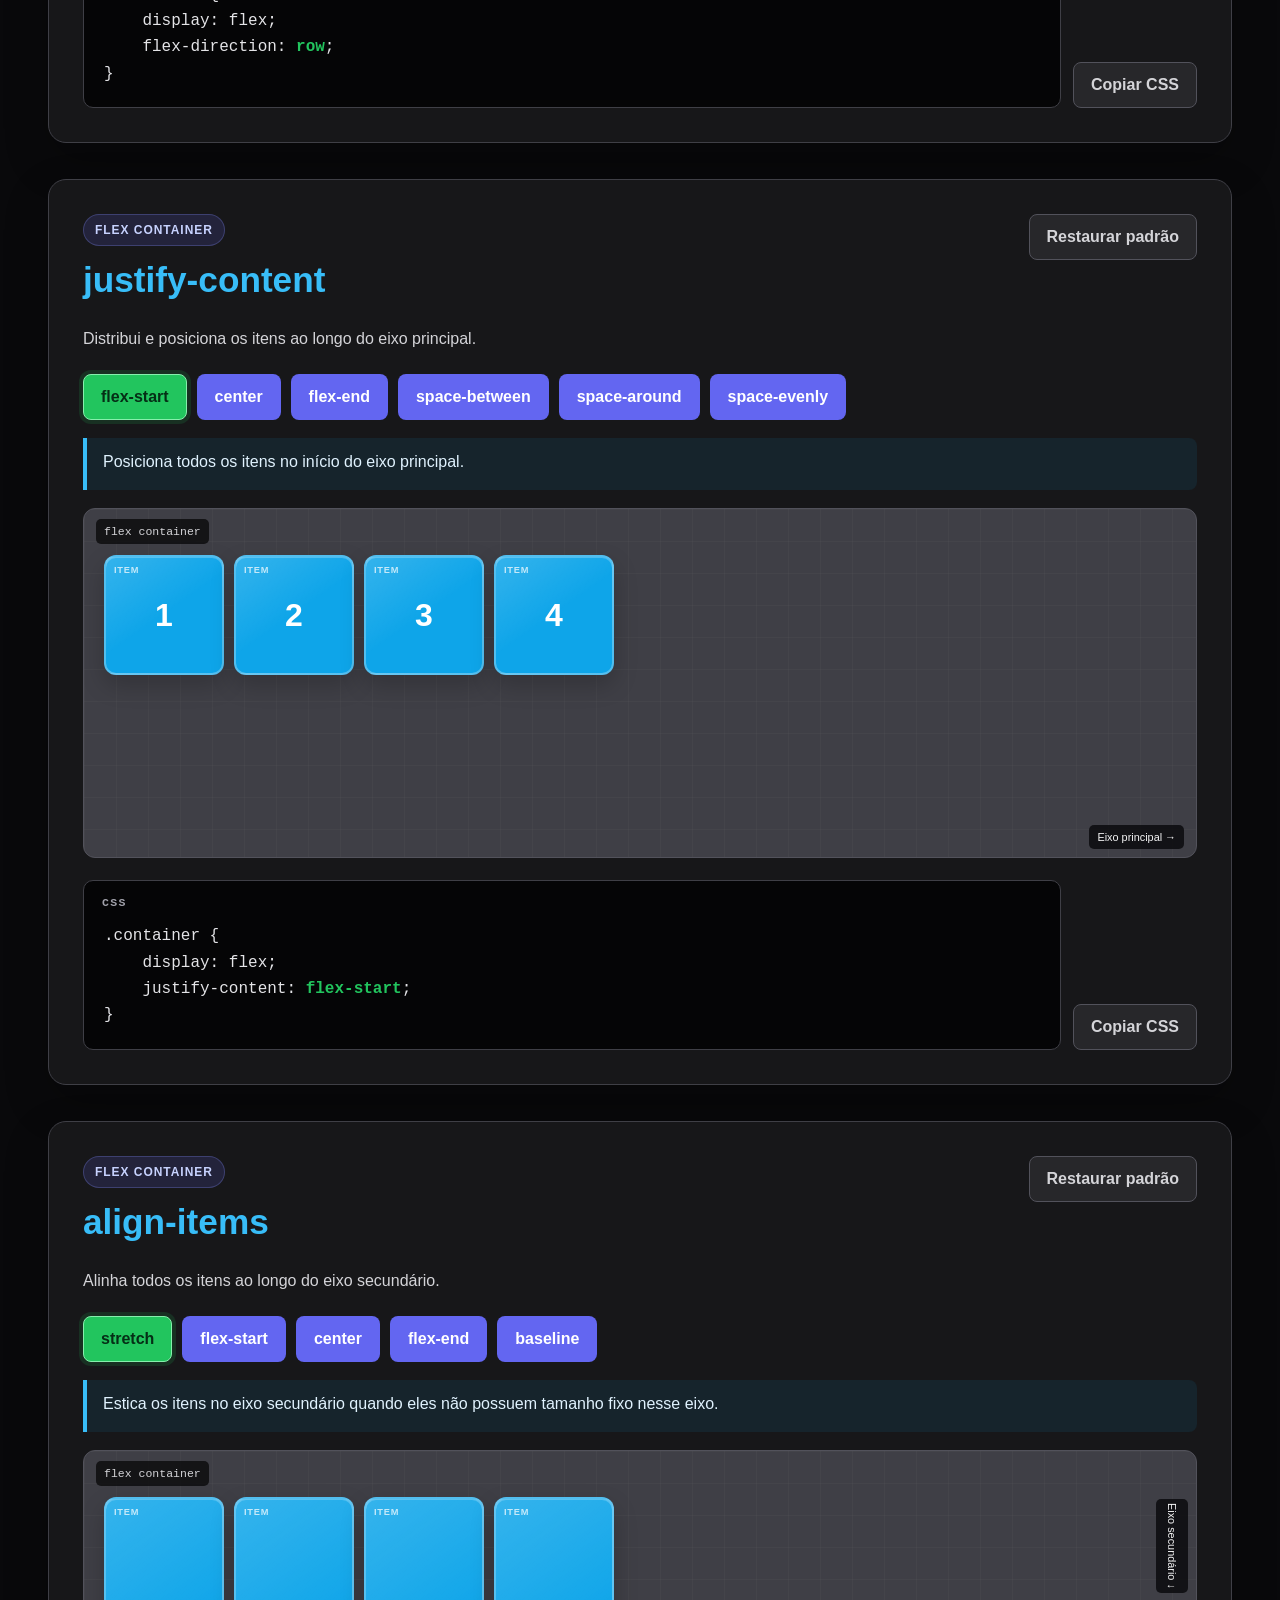
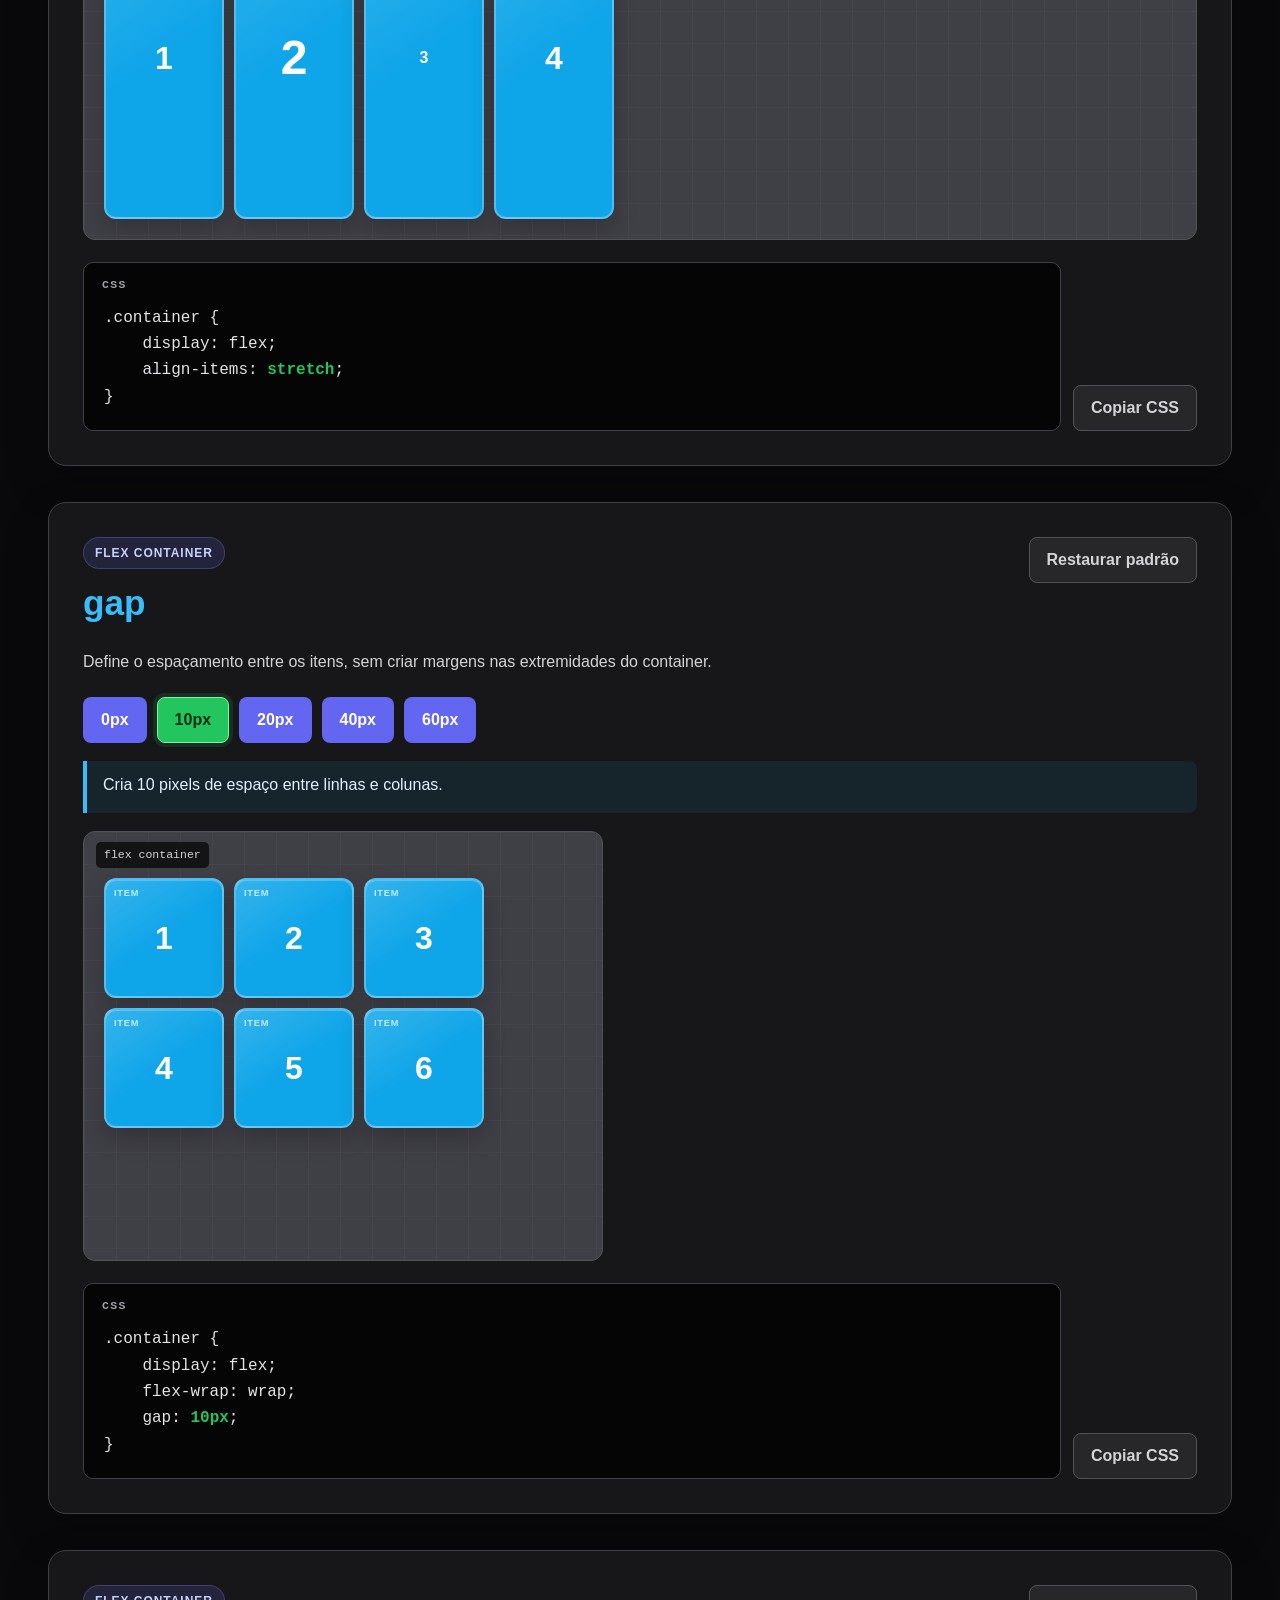
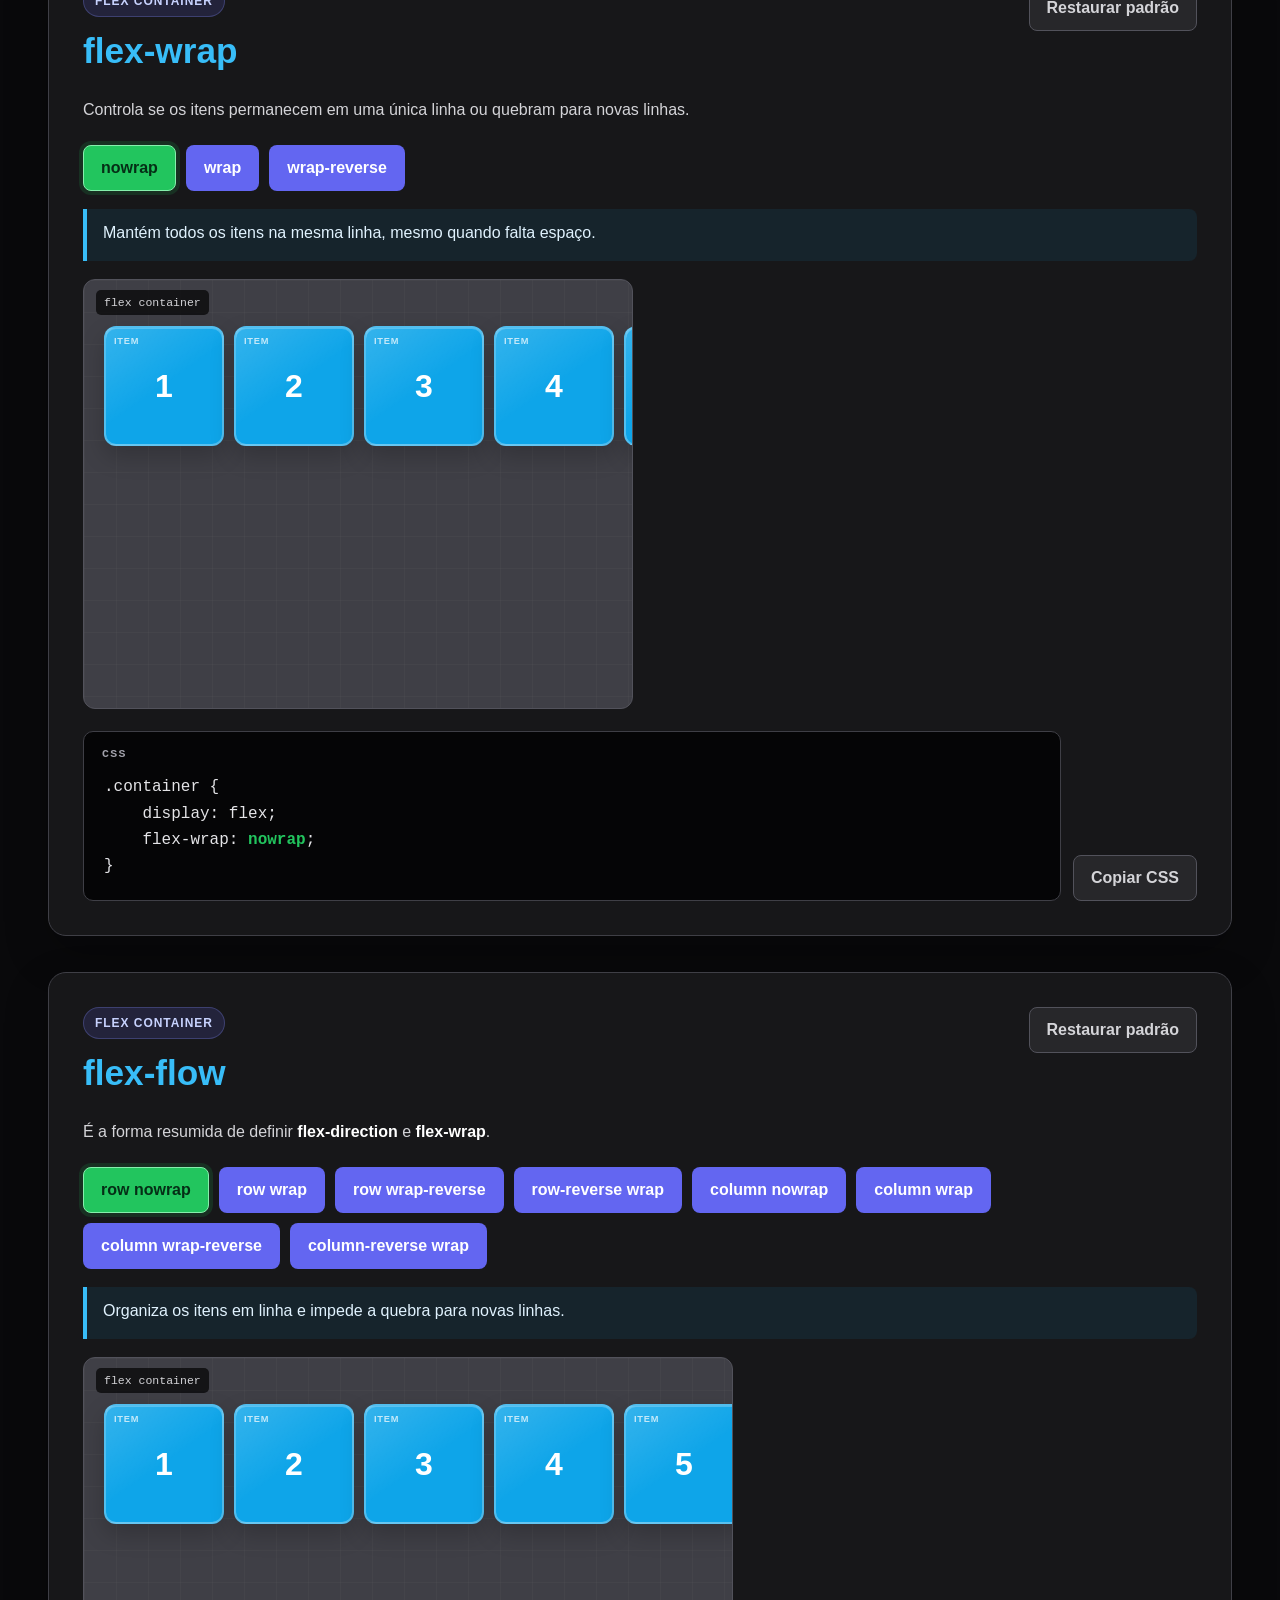
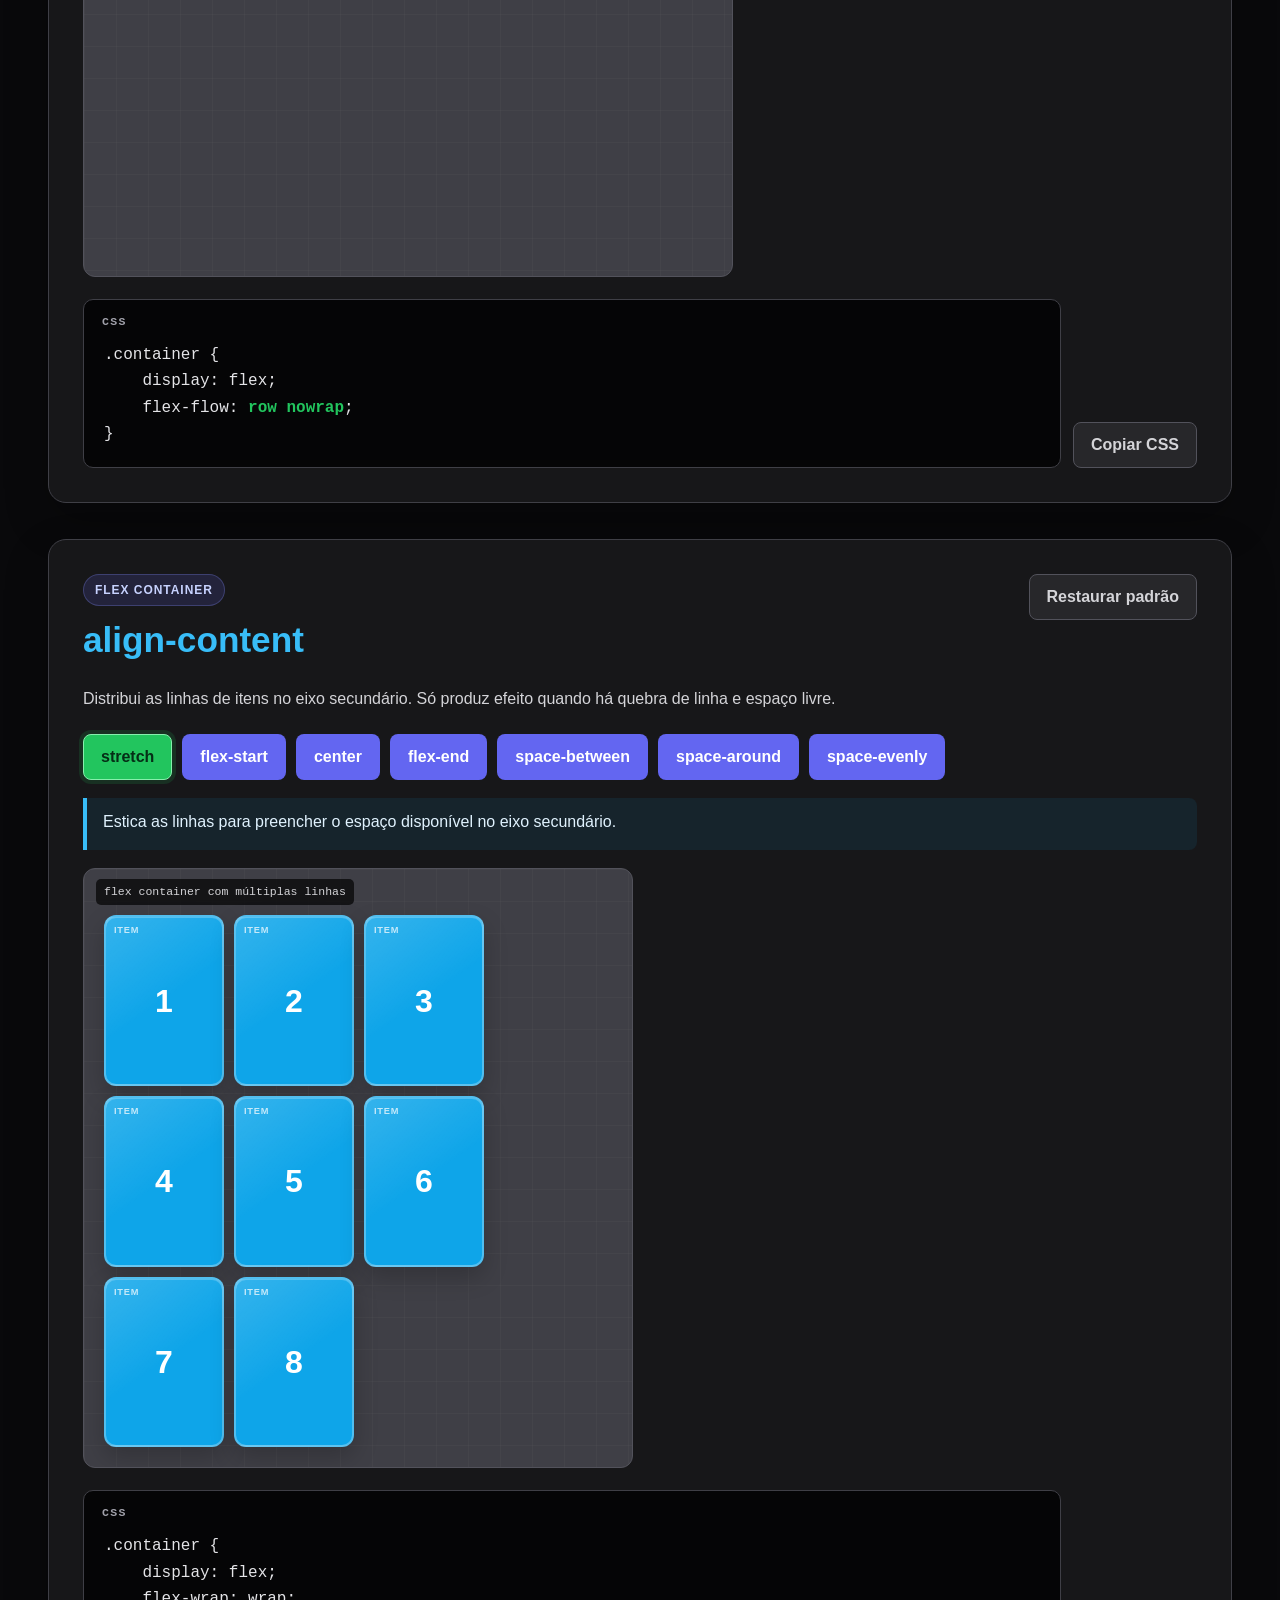
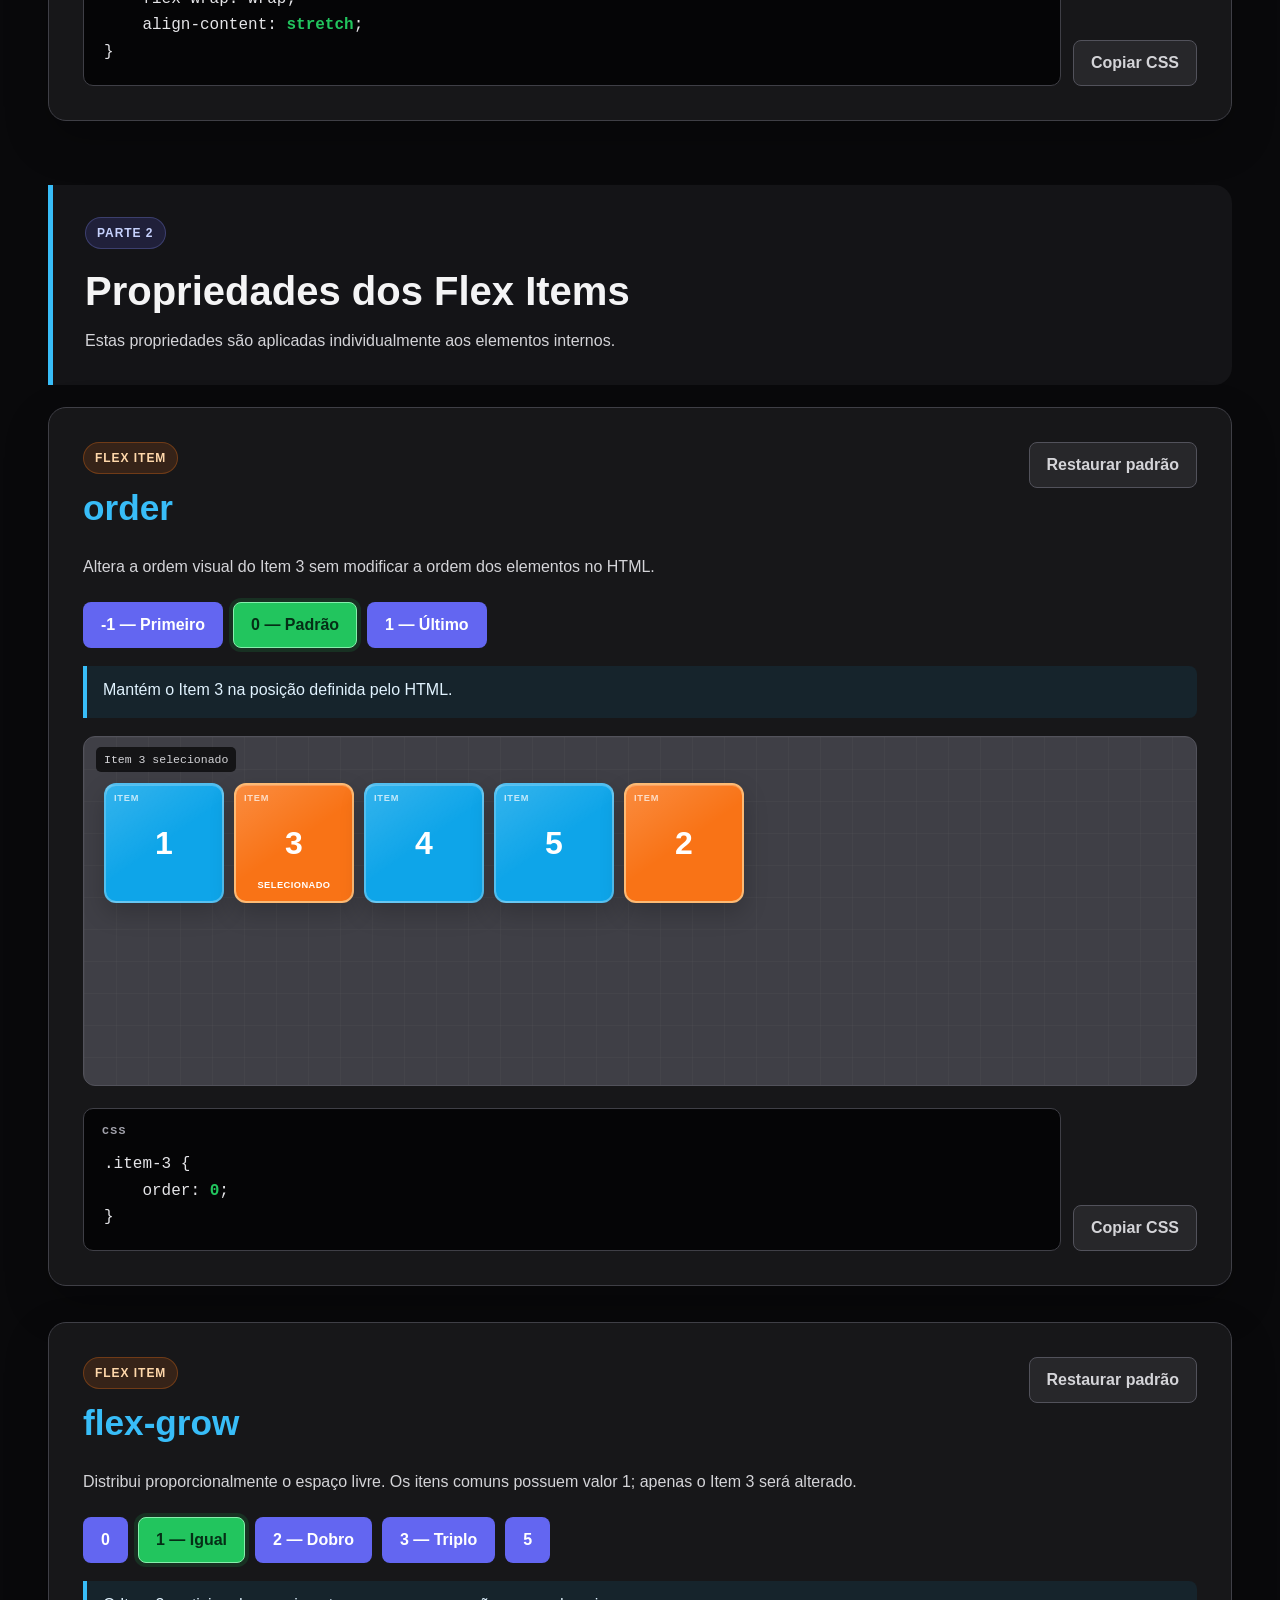
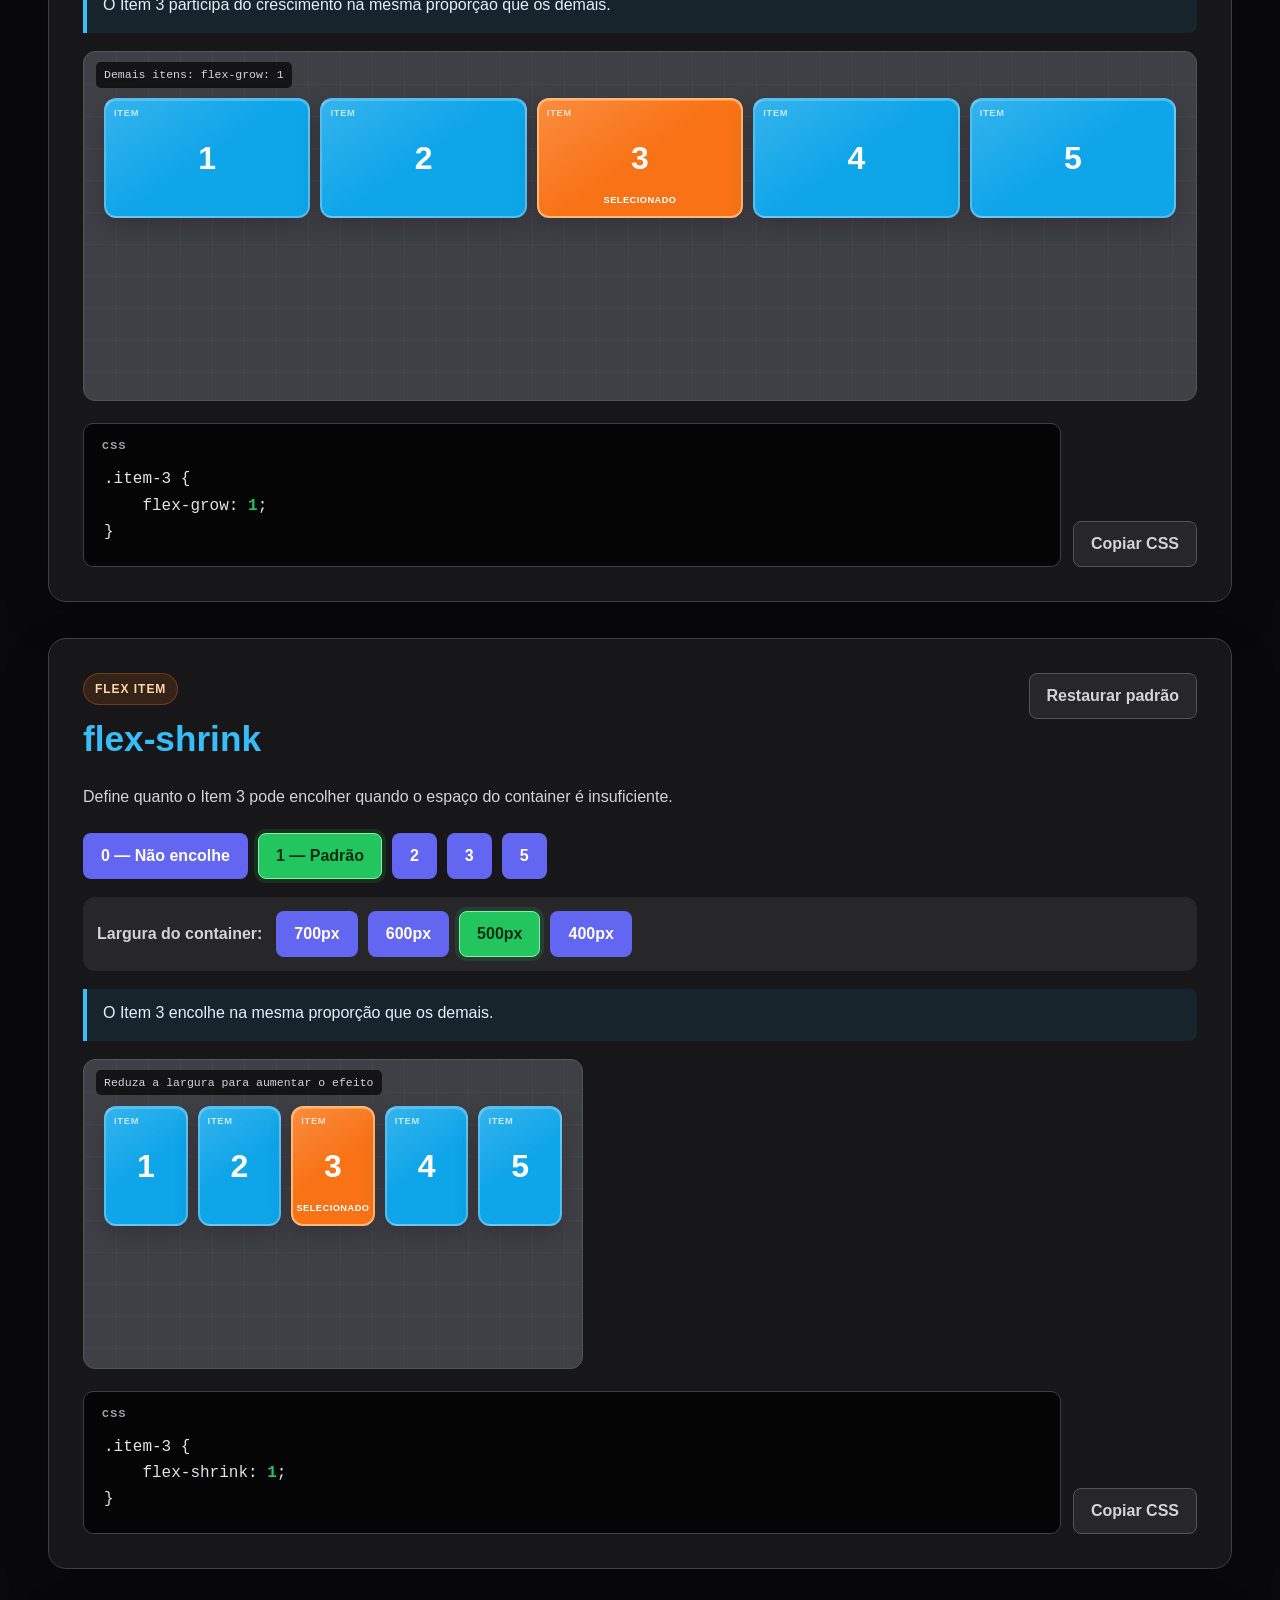
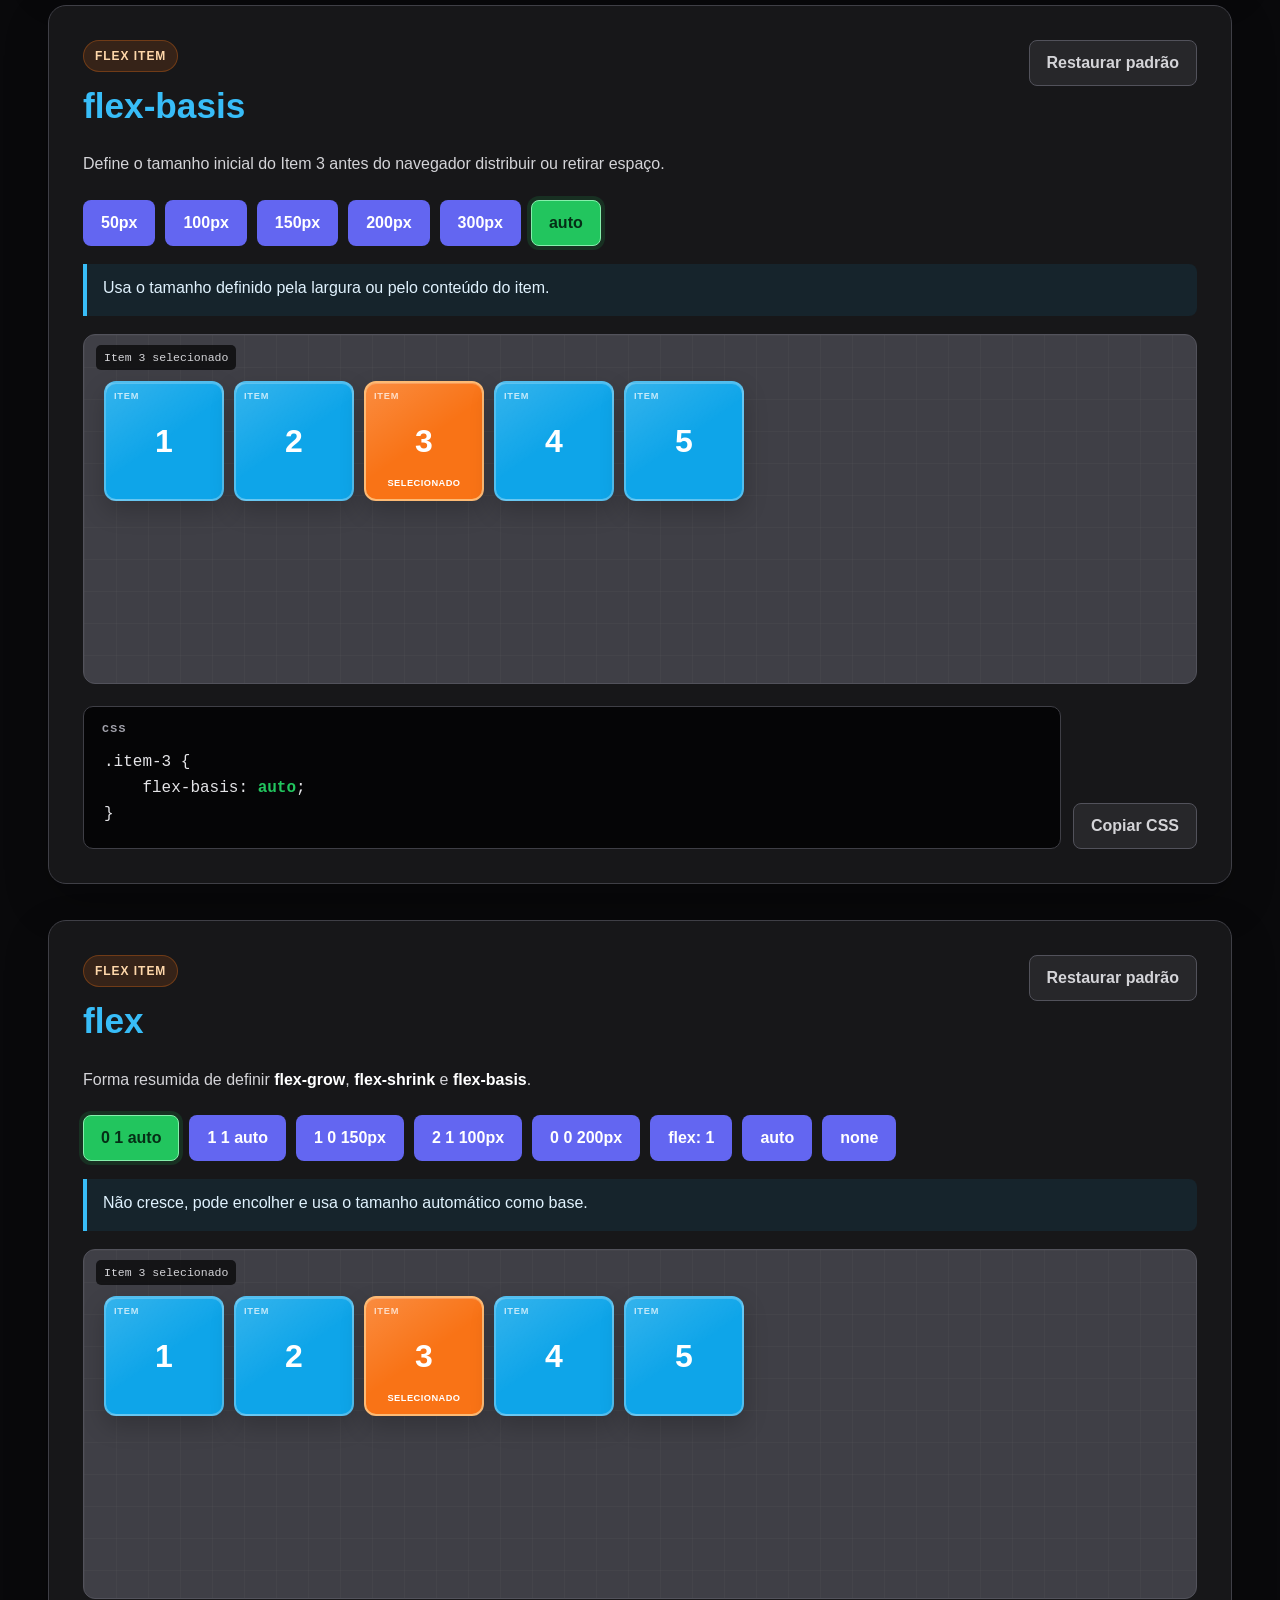
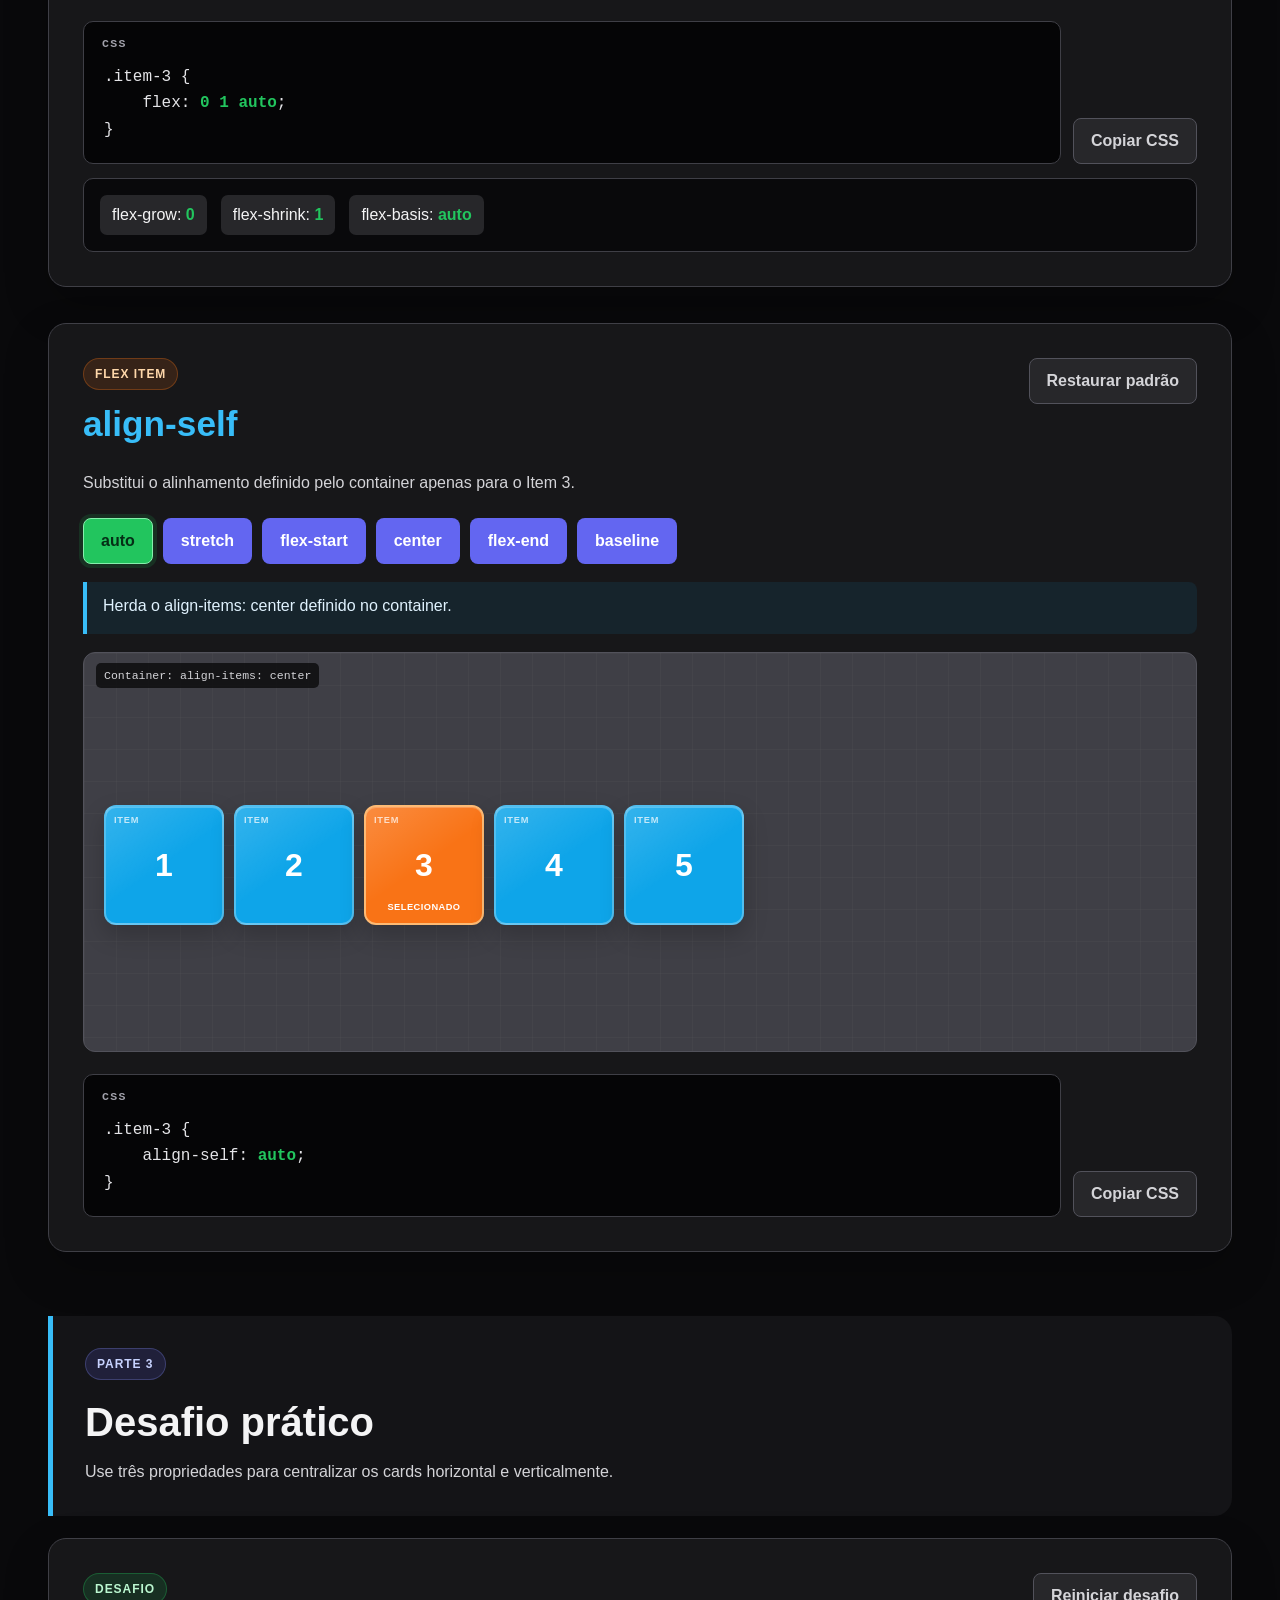
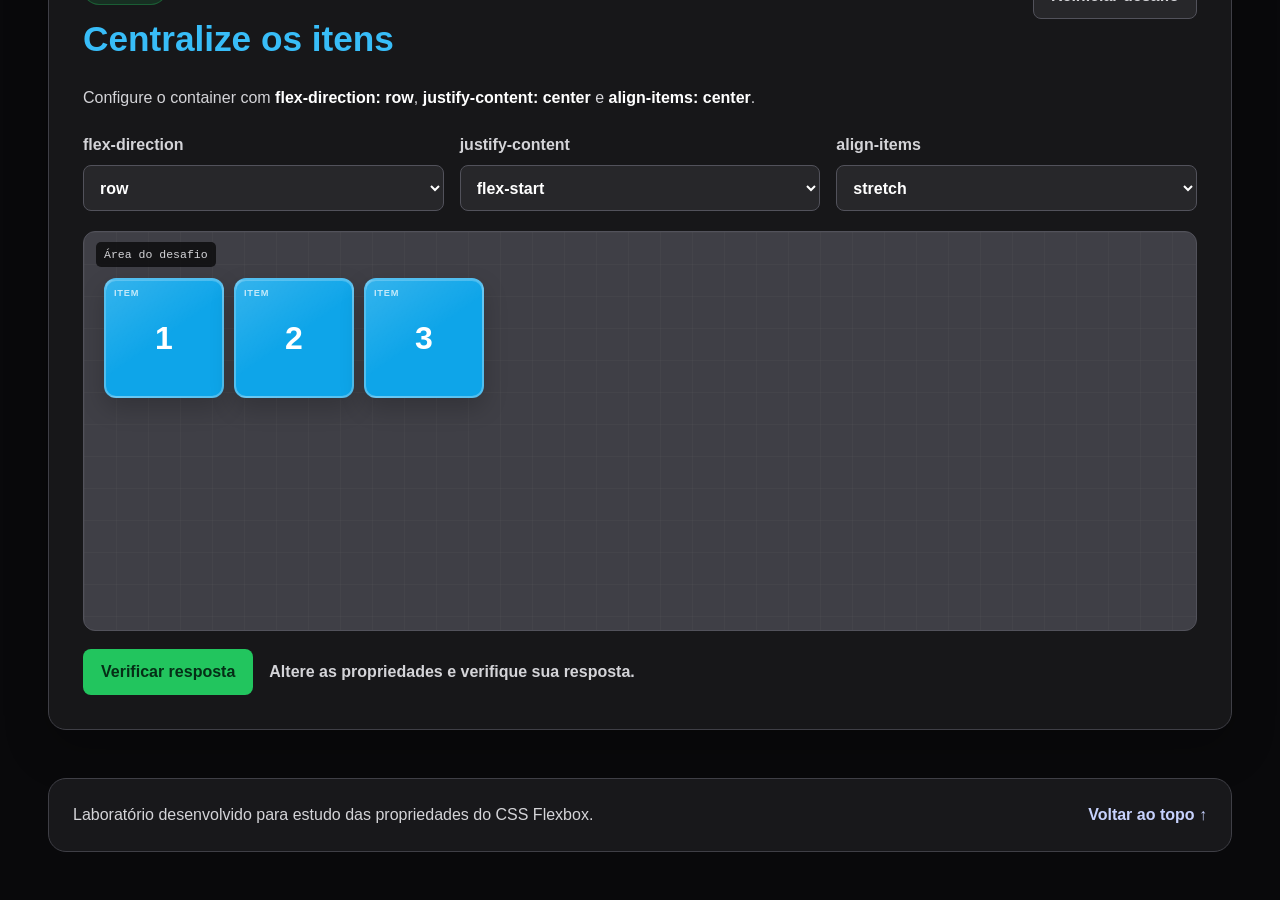
==== commit b25ed051: "v1.0.6 Update to index.html:  Added as labels:     - justify content     - align items     - gap    " ====
--- a/flexbox/index.html
+++ b/flexbox/index.html
@@ -1,4 +1,4 @@
-<!-- Define que o documento utiliza HTML5. Deve ser a primeira declaração do arquivo -->
+<!-- Define que o documento utiliza HTML5. Deve ser a primeira declaração do arquivo. -->
 <!DOCTYPE html>
 <!-- A tag html envolve toda a página. lang="pt-BR" informa o idioma para navegadores e leitores de tela. -->
 <html lang="pt-BR">
@@ -10,8 +10,8 @@
     <!-- Faz o layout respeitar a largura real de celulares, tablets e computadores. -->
     <meta name="viewport" content="width=device-width, initial-scale=1.0">
     <!-- Descrição usada por mecanismos de busca e no compartilhamento do link. -->
-    <meta name="description" content="Laboratório interativo para aprender e praticar as principais propriedades do CSS flexbox.">
-    <!-- Texto exibido na aba do navegador -->
+    <meta name="description" content="Laboratório interativo para aprender e praticar as principais propriedades do CSS Flexbox.">
+    <!-- Texto exibido na aba do navegador. -->
     <title>Laboratório Flexbox</title>
     <!-- Conecta o HTML ao arquivo CSS responsável pela aparência da página. -->
     <link rel="stylesheet" href="style/style.css">
@@ -19,7 +19,7 @@
  
 <!-- O body contém todo o conteúdo visível da página. -->
 <body>
-   
+ 
     <!-- ===================================================
          CABEÇALHO PRINCIPAL
          Apresenta o nome e a proposta do laboratório.
@@ -27,7 +27,7 @@
     <header class="page-header">
         <!-- Pequeno rótulo visual acima do título principal. -->
         <span class="page-label">Laboratório interativo</span>
-        <!-- h1 é o título principal e deve represetar o assunto da página. -->
+        <!-- h1 é o título principal e deve representar o assunto da página. -->
         <h1>Flexbox Playground</h1>
         <p>
             Clique nos valores, observe as mudanças e relacione cada resultado visual
@@ -40,7 +40,6 @@
          Cada link aponta para o id de uma seção da página.
          aria-label descreve o menu para tecnologias assistivas.
     =================================================== -->
- 
     <nav class="property-navigation" aria-label="Navegação das propriedades do Flexbox">
         <a href="#flex-direction">flex-direction</a>
         <a href="#justify-content">justify-content</a>
@@ -58,7 +57,7 @@
         <a href="#desafio">desafio</a>
     </nav>
  
-    <!-- O main reúne o conteúdo principal do laboratório -->
+    <!-- O main reúne o conteúdo principal do laboratório. -->
     <main>
         <!-- ===================================================
              PARTE 1 — PROPRIEDADES DO FLEX CONTAINER
@@ -96,7 +95,7 @@
                 aria-pressed informa qual botão está ativo.
             -->
             <div class="buttons" role="group" aria-label="Valores de flex-direction">
-                <button type="button" data-direction="row" aria-pressed="true">row</button>
+                <button type="button" class="active" data-direction="row" aria-pressed="true">row</button>
                 <button type="button" data-direction="row-reverse" aria-pressed="false">row-reverse</button>
                 <button type="button" data-direction="column" aria-pressed="false">column</button>
                 <button type="button" data-direction="column-reverse" aria-pressed="false">column-reverse</button>
@@ -120,29 +119,1011 @@
                 <!-- Indicadores dos eixos; o JavaScript atualiza as setas nesta seção. -->
                 <span class="axis axis-main direction-main-axis">Eixo principal →</span>
                 <span class="axis axis-cross direction-cross-axis">Eixo secundário ↓</span>
-                <!-- Cada elemento .item é um flex Item. Os números facilitam observar ordem e posição. -->
-                <div><span class="item">1</span></div>
-                <div><span class="item">2</span></div>
-                <div><span class="item">3</span></div>
-                <div><span class="item">4</span></div>
-            </div>
- 
-            <!--
-                Mostra o CSS correspondente ao valor selecionado.
-                <pre> preserva espaços e quebras de linha; <code> identifica código-fonte.
+                <!-- Cada elemento .item é um Flex Item. Os números facilitam observar ordem e posição. -->
+                <div class="item"><span>1</span></div>
+                <div class="item"><span>2</span></div>
+                <div class="item"><span>3</span></div>
+                <div class="item"><span>4</span></div>
+            </div>
+ 
+            <!--
+                Mostra o CSS correspondente ao valor selecionado.
+                pre preserva espaços e quebras de linha; code identifica código-fonte.
                 O botão usa data-copy-property e data-copy-target para copiar o resultado.
             -->
             <div class="code-wrapper">
                 <pre class="code"><code>.container {
-    display:flex;
-    flex-direction: <strong class="direction-value" aria-live="polite"></strong>;                    
+    display: flex;
+    flex-direction: <strong class="direction-value" aria-live="polite">row</strong>;
 }</code></pre>
                 <button type="button" class="copy-button" data-copy-property="flex-direction"
                     data-copy-target=".direction-value">Copiar CSS</button>
             </div>
         </section>
  
+        <!-- ===================================================
+             SEÇÃO: justify-content
+             Distribui os itens ao longo do eixo principal.
+             O id permite acessar esta seção pelo menu de navegação.
+        =================================================== -->
+        <section class="demo" id="justify-content">
+            <!-- Agrupa o título da propriedade e o botão que restaura o valor inicial. -->
+            <div class="demo-heading">
+                <div>
+                    <span class="property-type">Flex Container</span>
+                    <h2>justify-content</h2>
+                </div>
+                <button type="button" class="reset-button" data-reset-section="justify">Restaurar padrão</button>
+            </div>
+ 
+            <p class="demo-introduction">
+                Distribui e posiciona os itens ao longo do eixo principal.
+            </p>
+ 
+            <!--
+                Grupo de botões com os valores da propriedade.
+                role="group" e aria-label ajudam leitores de tela.
+                data-* guarda o valor que será lido pelo JavaScript.
+                aria-pressed informa qual botão está ativo.
+            -->
+            <div class="buttons" role="group" aria-label="Valores de justify-content">
+                <button type="button" class="active" data-justify="flex-start" aria-pressed="true">flex-start</button>
+                <button type="button" data-justify="center" aria-pressed="false">center</button>
+                <button type="button" data-justify="flex-end" aria-pressed="false">flex-end</button>
+                <button type="button" data-justify="space-between" aria-pressed="false">space-between</button>
+                <button type="button" data-justify="space-around" aria-pressed="false">space-around</button>
+                <button type="button" data-justify="space-evenly" aria-pressed="false">space-evenly</button>
+            </div>
+ 
+            <!--
+                Descrição atualizada pelo JavaScript conforme o botão escolhido.
+                aria-live="polite" permite anunciar a mudança para leitores de tela.
+            -->
+            <p class="property-description justify-description" aria-live="polite">
+                Posiciona todos os itens no início do eixo principal.
+            </p>
+ 
+            <!--
+                Área visual da demonstração.
+                A classe container recebe display:flex no CSS.
+                A segunda classe identifica a propriedade demonstrada.
+            -->
+            <div class="container justify-container">
+                <span class="container-label">flex container</span>
+                <span class="axis axis-main">Eixo principal →</span>
+                <div class="item"><span>1</span></div>
+                <div class="item"><span>2</span></div>
+                <div class="item"><span>3</span></div>
+                <div class="item"><span>4</span></div>
+            </div>
+ 
+            <!--
+                Mostra o CSS correspondente ao valor selecionado.
+                pre preserva espaços e quebras de linha; code identifica código-fonte.
+                O botão usa data-copy-property e data-copy-target para copiar o resultado.
+            -->
+            <div class="code-wrapper">
+                <pre class="code"><code>.container {
+    display: flex;
+    justify-content: <strong class="justify-value" aria-live="polite">flex-start</strong>;
+}</code></pre>
+                <button type="button" class="copy-button" data-copy-property="justify-content"
+                    data-copy-target=".justify-value">Copiar CSS</button>
+            </div>
+        </section>
+ 
+        <!-- ===================================================
+             SEÇÃO: align-items
+             Alinha todos os itens no eixo secundário.
+             O id permite acessar esta seção pelo menu de navegação.
+        =================================================== -->
+        <section class="demo" id="align-items">
+            <!-- Agrupa o título da propriedade e o botão que restaura o valor inicial. -->
+            <div class="demo-heading">
+                <div>
+                    <span class="property-type">Flex Container</span>
+                    <h2>align-items</h2>
+                </div>
+                <button type="button" class="reset-button" data-reset-section="align">Restaurar padrão</button>
+            </div>
+ 
+            <p class="demo-introduction">
+                Alinha todos os itens ao longo do eixo secundário.
+            </p>
+ 
+            <!--
+                Grupo de botões com os valores da propriedade.
+                role="group" e aria-label ajudam leitores de tela.
+                data-* guarda o valor que será lido pelo JavaScript.
+                aria-pressed informa qual botão está ativo.
+            -->
+            <div class="buttons" role="group" aria-label="Valores de align-items">
+                <button type="button" class="active" data-align="stretch" aria-pressed="true">stretch</button>
+                <button type="button" data-align="flex-start" aria-pressed="false">flex-start</button>
+                <button type="button" data-align="center" aria-pressed="false">center</button>
+                <button type="button" data-align="flex-end" aria-pressed="false">flex-end</button>
+                <button type="button" data-align="baseline" aria-pressed="false">baseline</button>
+            </div>
+ 
+            <!--
+                Descrição atualizada pelo JavaScript conforme o botão escolhido.
+                aria-live="polite" permite anunciar a mudança para leitores de tela.
+            -->
+            <p class="property-description align-description" aria-live="polite">
+                Estica os itens no eixo secundário quando eles não possuem tamanho fixo nesse eixo.
+            </p>
+ 
+            <!--
+                Área visual da demonstração.
+                A classe container recebe display:flex no CSS.
+                A segunda classe identifica a propriedade demonstrada.
+            -->
+            <div class="container align-container">
+                <span class="container-label">flex container</span>
+                <span class="axis axis-cross">Eixo secundário ↓</span>
+                <div class="item"><span>1</span></div>
+                <div class="item baseline-large"><span>2</span></div>
+                <div class="item baseline-small"><span>3</span></div>
+                <div class="item"><span>4</span></div>
+            </div>
+ 
+            <!--
+                Mostra o CSS correspondente ao valor selecionado.
+                pre preserva espaços e quebras de linha; code identifica código-fonte.
+                O botão usa data-copy-property e data-copy-target para copiar o resultado.
+            -->
+            <div class="code-wrapper">
+                <pre class="code"><code>.container {
+    display: flex;
+    align-items: <strong class="align-value" aria-live="polite">stretch</strong>;
+}</code></pre>
+                <button type="button" class="copy-button" data-copy-property="align-items"
+                    data-copy-target=".align-value">Copiar CSS</button>
+            </div>
+        </section>
+ 
+        <!-- ===================================================
+             SEÇÃO: gap
+             Controla o espaço entre os itens sem usar margens.
+             O id permite acessar esta seção pelo menu de navegação.
+        =================================================== -->
+        <section class="demo" id="gap">
+            <!-- Agrupa o título da propriedade e o botão que restaura o valor inicial. -->
+            <div class="demo-heading">
+                <div>
+                    <span class="property-type">Flex Container</span>
+                    <h2>gap</h2>
+                </div>
+                <button type="button" class="reset-button" data-reset-section="gap">Restaurar padrão</button>
+            </div>
+ 
+            <p class="demo-introduction">
+                Define o espaçamento entre os itens, sem criar margens nas extremidades do container.
+            </p>
+ 
+            <!--
+                Grupo de botões com os valores da propriedade.
+                role="group" e aria-label ajudam leitores de tela.
+                data-* guarda o valor que será lido pelo JavaScript.
+                aria-pressed informa qual botão está ativo.
+            -->
+            <div class="buttons" role="group" aria-label="Valores de gap">
+                <button type="button" data-gap="0px" aria-pressed="false">0px</button>
+                <button type="button" class="active" data-gap="10px" aria-pressed="true">10px</button>
+                <button type="button" data-gap="20px" aria-pressed="false">20px</button>
+                <button type="button" data-gap="40px" aria-pressed="false">40px</button>
+                <button type="button" data-gap="60px" aria-pressed="false">60px</button>
+            </div>
+ 
+            <!--
+                Descrição atualizada pelo JavaScript conforme o botão escolhido.
+                aria-live="polite" permite anunciar a mudança para leitores de tela.
+            -->
+            <p class="property-description gap-description" aria-live="polite">
+                Cria 10 pixels de espaço entre linhas e colunas.
+            </p>
+ 
+            <!--
+                Área visual da demonstração.
+                A classe container recebe display:flex no CSS.
+                A segunda classe identifica a propriedade demonstrada.
+            -->
+            <div class="container gap-container">
+                <span class="container-label">flex container</span>
+                <div class="item"><span>1</span></div>
+                <div class="item"><span>2</span></div>
+                <div class="item"><span>3</span></div>
+                <div class="item"><span>4</span></div>
+                <div class="item"><span>5</span></div>
+                <div class="item"><span>6</span></div>
+            </div>
+ 
+            <!--
+                Mostra o CSS correspondente ao valor selecionado.
+                pre preserva espaços e quebras de linha; code identifica código-fonte.
+                O botão usa data-copy-property e data-copy-target para copiar o resultado.
+            -->
+            <div class="code-wrapper">
+                <pre class="code"><code>.container {
+    display: flex;
+    flex-wrap: wrap;
+    gap: <strong class="gap-value" aria-live="polite">10px</strong>;
+}</code></pre>
+                <button type="button" class="copy-button" data-copy-property="gap" data-copy-target=".gap-value">Copiar
+                    CSS</button>
+            </div>
+        </section>
+ 
+        <!-- ===================================================
+             SEÇÃO: flex-wrap
+             Define se os itens permanecem em uma linha ou quebram para novas linhas.
+             O id permite acessar esta seção pelo menu de navegação.
+        =================================================== -->
+        <section class="demo" id="flex-wrap">
+            <!-- Agrupa o título da propriedade e o botão que restaura o valor inicial. -->
+            <div class="demo-heading">
+                <div>
+                    <span class="property-type">Flex Container</span>
+                    <h2>flex-wrap</h2>
+                </div>
+                <button type="button" class="reset-button" data-reset-section="wrap">Restaurar padrão</button>
+            </div>
+ 
+            <p class="demo-introduction">
+                Controla se os itens permanecem em uma única linha ou quebram para novas linhas.
+            </p>
+ 
+            <!--
+                Grupo de botões com os valores da propriedade.
+                role="group" e aria-label ajudam leitores de tela.
+                data-* guarda o valor que será lido pelo JavaScript.
+                aria-pressed informa qual botão está ativo.
+            -->
+            <div class="buttons" role="group" aria-label="Valores de flex-wrap">
+                <button type="button" class="active" data-wrap="nowrap" aria-pressed="true">nowrap</button>
+                <button type="button" data-wrap="wrap" aria-pressed="false">wrap</button>
+                <button type="button" data-wrap="wrap-reverse" aria-pressed="false">wrap-reverse</button>
+            </div>
+ 
+            <!--
+                Descrição atualizada pelo JavaScript conforme o botão escolhido.
+                aria-live="polite" permite anunciar a mudança para leitores de tela.
+            -->
+            <p class="property-description wrap-description" aria-live="polite">
+                Mantém todos os itens na mesma linha, mesmo quando falta espaço.
+            </p>
+ 
+            <!--
+                Área visual da demonstração.
+                A classe container recebe display:flex no CSS.
+                A segunda classe identifica a propriedade demonstrada.
+            -->
+            <div class="container wrap-container">
+                <span class="container-label">flex container</span>
+                <div class="item"><span>1</span></div>
+                <div class="item"><span>2</span></div>
+                <div class="item"><span>3</span></div>
+                <div class="item"><span>4</span></div>
+                <div class="item"><span>5</span></div>
+                <div class="item"><span>6</span></div>
+                <div class="item"><span>7</span></div>
+                <div class="item"><span>8</span></div>
+            </div>
+ 
+            <!--
+                Mostra o CSS correspondente ao valor selecionado.
+                pre preserva espaços e quebras de linha; code identifica código-fonte.
+                O botão usa data-copy-property e data-copy-target para copiar o resultado.
+            -->
+            <div class="code-wrapper">
+                <pre class="code"><code>.container {
+    display: flex;
+    flex-wrap: <strong class="wrap-value" aria-live="polite">nowrap</strong>;
+}</code></pre>
+                <button type="button" class="copy-button" data-copy-property="flex-wrap"
+                    data-copy-target=".wrap-value">Copiar CSS</button>
+            </div>
+        </section>
+ 
+        <!-- ===================================================
+             SEÇÃO: flex-flow
+             Combina flex-direction e flex-wrap em uma única propriedade.
+             O id permite acessar esta seção pelo menu de navegação.
+        =================================================== -->
+        <section class="demo" id="flex-flow">
+            <!-- Agrupa o título da propriedade e o botão que restaura o valor inicial. -->
+            <div class="demo-heading">
+                <div>
+                    <span class="property-type">Flex Container</span>
+                    <h2>flex-flow</h2>
+                </div>
+                <button type="button" class="reset-button" data-reset-section="flow">Restaurar padrão</button>
+            </div>
+ 
+            <p class="demo-introduction">
+                É a forma resumida de definir <strong>flex-direction</strong> e
+                <strong>flex-wrap</strong>.
+            </p>
+ 
+            <!--
+                Grupo de botões com os valores da propriedade.
+                role="group" e aria-label ajudam leitores de tela.
+                data-* guarda o valor que será lido pelo JavaScript.
+                aria-pressed informa qual botão está ativo.
+            -->
+            <div class="buttons" role="group" aria-label="Valores de flex-flow">
+                <button type="button" class="active" data-flow="row nowrap" aria-pressed="true">row nowrap</button>
+                <button type="button" data-flow="row wrap" aria-pressed="false">row wrap</button>
+                <button type="button" data-flow="row wrap-reverse" aria-pressed="false">row wrap-reverse</button>
+                <button type="button" data-flow="row-reverse wrap" aria-pressed="false">row-reverse wrap</button>
+                <button type="button" data-flow="column nowrap" aria-pressed="false">column nowrap</button>
+                <button type="button" data-flow="column wrap" aria-pressed="false">column wrap</button>
+                <button type="button" data-flow="column wrap-reverse" aria-pressed="false">column wrap-reverse</button>
+                <button type="button" data-flow="column-reverse wrap" aria-pressed="false">column-reverse wrap</button>
+            </div>
+ 
+            <!--
+                Descrição atualizada pelo JavaScript conforme o botão escolhido.
+                aria-live="polite" permite anunciar a mudança para leitores de tela.
+            -->
+            <p class="property-description flow-description" aria-live="polite">
+                Organiza os itens em linha e impede a quebra para novas linhas.
+            </p>
+ 
+            <!--
+                Área visual da demonstração.
+                A classe container recebe display:flex no CSS.
+                A segunda classe identifica a propriedade demonstrada.
+            -->
+            <div class="container flow-container">
+                <span class="container-label">flex container</span>
+                <div class="item"><span>1</span></div>
+                <div class="item"><span>2</span></div>
+                <div class="item"><span>3</span></div>
+                <div class="item"><span>4</span></div>
+                <div class="item"><span>5</span></div>
+                <div class="item"><span>6</span></div>
+                <div class="item"><span>7</span></div>
+                <div class="item"><span>8</span></div>
+            </div>
+ 
+            <!--
+                Mostra o CSS correspondente ao valor selecionado.
+                pre preserva espaços e quebras de linha; code identifica código-fonte.
+                O botão usa data-copy-property e data-copy-target para copiar o resultado.
+            -->
+            <div class="code-wrapper">
+                <pre class="code"><code>.container {
+    display: flex;
+    flex-flow: <strong class="flow-value" aria-live="polite">row nowrap</strong>;
+}</code></pre>
+                <button type="button" class="copy-button" data-copy-property="flex-flow"
+                    data-copy-target=".flow-value">Copiar CSS</button>
+            </div>
+        </section>
+ 
+ 
+        <!-- ===================================================
+             SEÇÃO: align-content
+             Distribui as linhas no eixo secundário quando existe quebra de linha.
+             O id permite acessar esta seção pelo menu de navegação.
+        =================================================== -->
+        <section class="demo" id="align-content">
+            <!-- Agrupa o título da propriedade e o botão que restaura o valor inicial. -->
+            <div class="demo-heading">
+                <div>
+                    <span class="property-type">Flex Container</span>
+                    <h2>align-content</h2>
+                </div>
+                <button type="button" class="reset-button" data-reset-section="alignContent">Restaurar padrão</button>
+            </div>
+ 
+            <p class="demo-introduction">
+                Distribui as linhas de itens no eixo secundário. Só produz efeito quando há
+                quebra de linha e espaço livre.
+            </p>
+ 
+            <!--
+                Grupo de botões com os valores da propriedade.
+                role="group" e aria-label ajudam leitores de tela.
+                data-* guarda o valor que será lido pelo JavaScript.
+                aria-pressed informa qual botão está ativo.
+            -->
+            <div class="buttons" role="group" aria-label="Valores de align-content">
+                <button type="button" class="active" data-align-content="stretch" aria-pressed="true">stretch</button>
+                <button type="button" data-align-content="flex-start" aria-pressed="false">flex-start</button>
+                <button type="button" data-align-content="center" aria-pressed="false">center</button>
+                <button type="button" data-align-content="flex-end" aria-pressed="false">flex-end</button>
+                <button type="button" data-align-content="space-between" aria-pressed="false">space-between</button>
+                <button type="button" data-align-content="space-around" aria-pressed="false">space-around</button>
+                <button type="button" data-align-content="space-evenly" aria-pressed="false">space-evenly</button>
+            </div>
+ 
+            <!--
+                Descrição atualizada pelo JavaScript conforme o botão escolhido.
+                aria-live="polite" permite anunciar a mudança para leitores de tela.
+            -->
+            <p class="property-description align-content-description" aria-live="polite">
+                Estica as linhas para preencher o espaço disponível no eixo secundário.
+            </p>
+ 
+            <!--
+                Área visual da demonstração.
+                A classe container recebe display:flex no CSS.
+                A segunda classe identifica a propriedade demonstrada.
+            -->
+            <div class="container align-content-container">
+                <span class="container-label">flex container com múltiplas linhas</span>
+                <div class="item"><span>1</span></div>
+                <div class="item"><span>2</span></div>
+                <div class="item"><span>3</span></div>
+                <div class="item"><span>4</span></div>
+                <div class="item"><span>5</span></div>
+                <div class="item"><span>6</span></div>
+                <div class="item"><span>7</span></div>
+                <div class="item"><span>8</span></div>
+            </div>
+ 
+            <!--
+                Mostra o CSS correspondente ao valor selecionado.
+                pre preserva espaços e quebras de linha; code identifica código-fonte.
+                O botão usa data-copy-property e data-copy-target para copiar o resultado.
+            -->
+            <div class="code-wrapper">
+                <pre class="code"><code>.container {
+    display: flex;
+    flex-wrap: wrap;
+    align-content: <strong class="align-content-value" aria-live="polite">stretch</strong>;
+}</code></pre>
+                <button type="button" class="copy-button" data-copy-property="align-content"
+                    data-copy-target=".align-content-value">Copiar CSS</button>
+            </div>
+        </section>
+ 
+        <!-- ===================================================
+             PARTE 2 — PROPRIEDADES DOS FLEX ITEMS
+             São aplicadas individualmente nos elementos filhos.
+        =================================================== -->
+        <header class="group-header">
+            <span>Parte 2</span>
+            <h2>Propriedades dos Flex Items</h2>
+            <p>Estas propriedades são aplicadas individualmente aos elementos internos.</p>
+        </header>
+ 
+        <!-- ===================================================
+             SEÇÃO: order
+             Altera a ordem visual de um item sem modificar o HTML.
+             O id permite acessar esta seção pelo menu de navegação.
+        =================================================== -->
+        <section class="demo" id="order">
+            <!-- Agrupa o título da propriedade e o botão que restaura o valor inicial. -->
+            <div class="demo-heading">
+                <div>
+                    <span class="property-type item-property">Flex Item</span>
+                    <h2>order</h2>
+                </div>
+                <button type="button" class="reset-button" data-reset-section="order">Restaurar padrão</button>
+            </div>
+ 
+            <p class="demo-introduction">
+                Altera a ordem visual do Item 3 sem modificar a ordem dos elementos no HTML.
+            </p>
+ 
+            <!--
+                Grupo de botões com os valores da propriedade.
+                role="group" e aria-label ajudam leitores de tela.
+                data-* guarda o valor que será lido pelo JavaScript.
+                aria-pressed informa qual botão está ativo.
+            -->
+            <div class="buttons" role="group" aria-label="Valores de order">
+                <button type="button" data-order="-1" aria-pressed="false">-1 — Primeiro</button>
+                <button type="button" class="active" data-order="0" aria-pressed="true">0 — Padrão</button>
+                <button type="button" data-order="1" aria-pressed="false">1 — Último</button>
+            </div>
+ 
+            <!--
+                Descrição atualizada pelo JavaScript conforme o botão escolhido.
+                aria-live="polite" permite anunciar a mudança para leitores de tela.
+            -->
+            <p class="property-description order-description" aria-live="polite">
+                Mantém o Item 3 na posição definida pelo HTML.
+            </p>
+ 
+            <!--
+                Área visual da demonstração.
+                A classe container recebe display:flex no CSS.
+                A segunda classe identifica a propriedade demonstrada.
+            -->
+            <div class="container order-container">
+                <span class="container-label">Item 3 selecionado</span>
+                <div class="item"><span>1</span></div>
+                <!-- Item 2 recebe classes extras para ser destacado e manipulado isoladamente. -->
+                <div class="item item-selected item-order-2"><span>2</span></div>
+                <!-- Item 3 recebe classes extras para ser destacado e manipulado isoladamente. -->
+                <div class="item item-selected item-order"><span>3</span><small>selecionado</small></div>
+                <div class="item"><span>4</span></div>
+                <div class="item"><span>5</span></div>
+            </div>
+ 
+            <!--
+                Mostra o CSS correspondente ao valor selecionado.
+                pre preserva espaços e quebras de linha; code identifica código-fonte.
+                O botão usa data-copy-property e data-copy-target para copiar o resultado.
+            -->
+            <div class="code-wrapper">
+                <pre class="code"><code>.item-3 {
+    order: <strong class="order-value" aria-live="polite">0</strong>;
+}</code></pre>
+                <button type="button" class="copy-button" data-copy-property="order"
+                    data-copy-target=".order-value">Copiar CSS</button>
+            </div>
+        </section>
+ 
+        <!-- ===================================================
+             SEÇÃO: flex-grow
+             Define quanto um item participa do crescimento no espaço livre.
+             O id permite acessar esta seção pelo menu de navegação.
+        =================================================== -->
+        <section class="demo" id="flex-grow">
+            <!-- Agrupa o título da propriedade e o botão que restaura o valor inicial. -->
+            <div class="demo-heading">
+                <div>
+                    <span class="property-type item-property">Flex Item</span>
+                    <h2>flex-grow</h2>
+                </div>
+                <button type="button" class="reset-button" data-reset-section="grow">Restaurar padrão</button>
+            </div>
+ 
+            <p class="demo-introduction">
+                Distribui proporcionalmente o espaço livre. Os itens comuns possuem valor 1;
+                apenas o Item 3 será alterado.
+            </p>
+ 
+            <!--
+                Grupo de botões com os valores da propriedade.
+                role="group" e aria-label ajudam leitores de tela.
+                data-* guarda o valor que será lido pelo JavaScript.
+                aria-pressed informa qual botão está ativo.
+            -->
+            <div class="buttons" role="group" aria-label="Valores de flex-grow">
+                <button type="button" data-grow="0" aria-pressed="false">0</button>
+                <button type="button" class="active" data-grow="1" aria-pressed="true">1 — Igual</button>
+                <button type="button" data-grow="2" aria-pressed="false">2 — Dobro</button>
+                <button type="button" data-grow="3" aria-pressed="false">3 — Triplo</button>
+                <button type="button" data-grow="5" aria-pressed="false">5</button>
+            </div>
+ 
+            <!--
+                Descrição atualizada pelo JavaScript conforme o botão escolhido.
+                aria-live="polite" permite anunciar a mudança para leitores de tela.
+            -->
+            <p class="property-description grow-description" aria-live="polite">
+                O Item 3 participa do crescimento na mesma proporção que os demais.
+            </p>
+ 
+            <!--
+                Área visual da demonstração.
+                A classe container recebe display:flex no CSS.
+                A segunda classe identifica a propriedade demonstrada.
+            -->
+            <div class="container grow-container">
+                <span class="container-label">Demais itens: flex-grow: 1</span>
+                <div class="item"><span>1</span></div>
+                <div class="item"><span>2</span></div>
+                <div class="item item-selected item-grow"><span>3</span><small>selecionado</small></div>
+                <div class="item"><span>4</span></div>
+                <div class="item"><span>5</span></div>
+            </div>
+ 
+            <!--
+                Mostra o CSS correspondente ao valor selecionado.
+                pre preserva espaços e quebras de linha; code identifica código-fonte.
+                O botão usa data-copy-property e data-copy-target para copiar o resultado.
+            -->
+            <div class="code-wrapper">
+                <pre class="code"><code>.item-3 {
+    flex-grow: <strong class="grow-value" aria-live="polite">1</strong>;
+}</code></pre>
+                <button type="button" class="copy-button" data-copy-property="flex-grow"
+                    data-copy-target=".grow-value">Copiar CSS</button>
+            </div>
+        </section>
+ 
+        <!-- ===================================================
+             SEÇÃO: flex-shrink
+             Define quanto um item pode encolher quando falta espaço.
+             O id permite acessar esta seção pelo menu de navegação.
+        =================================================== -->
+        <section class="demo" id="flex-shrink">
+            <!-- Agrupa o título da propriedade e o botão que restaura o valor inicial. -->
+            <div class="demo-heading">
+                <div>
+                    <span class="property-type item-property">Flex Item</span>
+                    <h2>flex-shrink</h2>
+                </div>
+                <button type="button" class="reset-button" data-reset-section="shrink">Restaurar padrão</button>
+            </div>
+ 
+            <p class="demo-introduction">
+                Define quanto o Item 3 pode encolher quando o espaço do container é insuficiente.
+            </p>
+ 
+            <!--
+                Grupo de botões com os valores da propriedade.
+                role="group" e aria-label ajudam leitores de tela.
+                data-* guarda o valor que será lido pelo JavaScript.
+                aria-pressed informa qual botão está ativo.
+            -->
+            <div class="buttons" role="group" aria-label="Valores de flex-shrink">
+                <button type="button" data-shrink="0" aria-pressed="false">0 — Não encolhe</button>
+                <button type="button" class="active" data-shrink="1" aria-pressed="true">1 — Padrão</button>
+                <button type="button" data-shrink="2" aria-pressed="false">2</button>
+                <button type="button" data-shrink="3" aria-pressed="false">3</button>
+                <button type="button" data-shrink="5" aria-pressed="false">5</button>
+            </div>
+ 
+            <!-- Controle extra para reduzir a largura e tornar o flex-shrink mais visível. -->
+            <div class="size-controls">
+                <span>Largura do container:</span>
+                <div class="buttons compact-buttons" role="group" aria-label="Largura do container de flex-shrink">
+                    <button type="button" data-shrink-width="700px" aria-pressed="false">700px</button>
+                    <button type="button" data-shrink-width="600px" aria-pressed="false">600px</button>
+                    <button type="button" class="active" data-shrink-width="500px" aria-pressed="true">500px</button>
+                    <button type="button" data-shrink-width="400px" aria-pressed="false">400px</button>
+                </div>
+            </div>
+ 
+            <!--
+                Descrição atualizada pelo JavaScript conforme o botão escolhido.
+                aria-live="polite" permite anunciar a mudança para leitores de tela.
+            -->
+            <p class="property-description shrink-description" aria-live="polite">
+                O Item 3 encolhe na mesma proporção que os demais.
+            </p>
+ 
+            <!--
+                Área visual da demonstração.
+                A classe container recebe display:flex no CSS.
+                A segunda classe identifica a propriedade demonstrada.
+            -->
+            <div class="container shrink-container">
+                <span class="container-label">Reduza a largura para aumentar o efeito</span>
+                <div class="item"><span>1</span></div>
+                <div class="item"><span>2</span></div>
+                <div class="item item-selected item-shrink"><span>3</span><small>selecionado</small></div>
+                <div class="item"><span>4</span></div>
+                <div class="item"><span>5</span></div>
+            </div>
+ 
+            <!--
+                Mostra o CSS correspondente ao valor selecionado.
+                pre preserva espaços e quebras de linha; code identifica código-fonte.
+                O botão usa data-copy-property e data-copy-target para copiar o resultado.
+            -->
+            <div class="code-wrapper">
+                <pre class="code"><code>.item-3 {
+    flex-shrink: <strong class="shrink-value" aria-live="polite">1</strong>;
+}</code></pre>
+                <button type="button" class="copy-button" data-copy-property="flex-shrink"
+                    data-copy-target=".shrink-value">Copiar CSS</button>
+            </div>
+        </section>
+ 
+        <!-- ===================================================
+             SEÇÃO: flex-basis
+             Define o tamanho inicial considerado pelo algoritmo Flexbox.
+             O id permite acessar esta seção pelo menu de navegação.
+        =================================================== -->
+        <section class="demo" id="flex-basis">
+            <!-- Agrupa o título da propriedade e o botão que restaura o valor inicial. -->
+            <div class="demo-heading">
+                <div>
+                    <span class="property-type item-property">Flex Item</span>
+                    <h2>flex-basis</h2>
+                </div>
+                <button type="button" class="reset-button" data-reset-section="basis">Restaurar padrão</button>
+            </div>
+ 
+            <p class="demo-introduction">
+                Define o tamanho inicial do Item 3 antes do navegador distribuir ou retirar espaço.
+            </p>
+ 
+            <!--
+                Grupo de botões com os valores da propriedade.
+                role="group" e aria-label ajudam leitores de tela.
+                data-* guarda o valor que será lido pelo JavaScript.
+                aria-pressed informa qual botão está ativo.
+            -->
+            <div class="buttons" role="group" aria-label="Valores de flex-basis">
+                <button type="button" data-basis="50px" aria-pressed="false">50px</button>
+                <button type="button" data-basis="100px" aria-pressed="false">100px</button>
+                <button type="button" data-basis="150px" aria-pressed="false">150px</button>
+                <button type="button" data-basis="200px" aria-pressed="false">200px</button>
+                <button type="button" data-basis="300px" aria-pressed="false">300px</button>
+                <button type="button" class="active" data-basis="auto" aria-pressed="true">auto</button>
+            </div>
+ 
+            <!--
+                Descrição atualizada pelo JavaScript conforme o botão escolhido.
+                aria-live="polite" permite anunciar a mudança para leitores de tela.
+            -->
+            <p class="property-description basis-description" aria-live="polite">
+                Usa o tamanho definido pela largura ou pelo conteúdo do item.
+            </p>
+ 
+            <!--
+                Área visual da demonstração.
+                A classe container recebe display:flex no CSS.
+                A segunda classe identifica a propriedade demonstrada.
+            -->
+            <div class="container basis-container">
+                <span class="container-label">Item 3 selecionado</span>
+                <div class="item"><span>1</span></div>
+                <div class="item"><span>2</span></div>
+                <div class="item item-selected item-basis"><span>3</span><small>selecionado</small></div>
+                <div class="item"><span>4</span></div>
+                <div class="item"><span>5</span></div>
+            </div>
+ 
+            <!--
+                Mostra o CSS correspondente ao valor selecionado.
+                pre preserva espaços e quebras de linha; code identifica código-fonte.
+                O botão usa data-copy-property e data-copy-target para copiar o resultado.
+            -->
+            <div class="code-wrapper">
+                <pre class="code"><code>.item-3 {
+    flex-basis: <strong class="basis-value" aria-live="polite">auto</strong>;
+}</code></pre>
+                <button type="button" class="copy-button" data-copy-property="flex-basis"
+                    data-copy-target=".basis-value">Copiar CSS</button>
+            </div>
+        </section>
+ 
+        <!-- ===================================================
+             SEÇÃO: flex
+             Resume flex-grow, flex-shrink e flex-basis.
+             O id permite acessar esta seção pelo menu de navegação.
+        =================================================== -->
+        <section class="demo" id="flex">
+            <!-- Agrupa o título da propriedade e o botão que restaura o valor inicial. -->
+            <div class="demo-heading">
+                <div>
+                    <span class="property-type item-property">Flex Item</span>
+                    <h2>flex</h2>
+                </div>
+                <button type="button" class="reset-button" data-reset-section="flex">Restaurar padrão</button>
+            </div>
+ 
+            <p class="demo-introduction">
+                Forma resumida de definir <strong>flex-grow</strong>,
+                <strong>flex-shrink</strong> e <strong>flex-basis</strong>.
+            </p>
+ 
+            <!--
+                Grupo de botões com os valores da propriedade.
+                role="group" e aria-label ajudam leitores de tela.
+                data-* guarda o valor que será lido pelo JavaScript.
+                aria-pressed informa qual botão está ativo.
+            -->
+            <div class="buttons" role="group" aria-label="Valores da propriedade flex">
+                <button type="button" class="active" data-flex="0 1 auto" aria-pressed="true">0 1 auto</button>
+                <button type="button" data-flex="1 1 auto" aria-pressed="false">1 1 auto</button>
+                <button type="button" data-flex="1 0 150px" aria-pressed="false">1 0 150px</button>
+                <button type="button" data-flex="2 1 100px" aria-pressed="false">2 1 100px</button>
+                <button type="button" data-flex="0 0 200px" aria-pressed="false">0 0 200px</button>
+                <button type="button" data-flex="1" aria-pressed="false">flex: 1</button>
+                <button type="button" data-flex="auto" aria-pressed="false">auto</button>
+                <button type="button" data-flex="none" aria-pressed="false">none</button>
+            </div>
+ 
+            <!--
+                Descrição atualizada pelo JavaScript conforme o botão escolhido.
+                aria-live="polite" permite anunciar a mudança para leitores de tela.
+            -->
+            <p class="property-description flex-description" aria-live="polite">
+                Não cresce, pode encolher e usa o tamanho automático como base.
+            </p>
+ 
+            <!--
+                Área visual da demonstração.
+                A classe container recebe display:flex no CSS.
+                A segunda classe identifica a propriedade demonstrada.
+            -->
+            <div class="container flex-container">
+                <span class="container-label">Item 3 selecionado</span>
+                <div class="item"><span>1</span></div>
+                <div class="item"><span>2</span></div>
+                <div class="item item-selected item-flex"><span>3</span><small>selecionado</small></div>
+                <div class="item"><span>4</span></div>
+                <div class="item"><span>5</span></div>
+            </div>
+ 
+            <!--
+                Mostra o CSS correspondente ao valor selecionado.
+                pre preserva espaços e quebras de linha; code identifica código-fonte.
+                O botão usa data-copy-property e data-copy-target para copiar o resultado.
+            -->
+            <div class="code-wrapper">
+                <pre class="code"><code>.item-3 {
+    flex: <strong class="flex-value" aria-live="polite">0 1 auto</strong>;
+}</code></pre>
+                <button type="button" class="copy-button" data-copy-property="flex"
+                    data-copy-target=".flex-value">Copiar CSS</button>
+            </div>
+ 
+            <!-- Exibe separadamente os valores calculados de grow, shrink e basis. -->
+            <div class="flex-details" aria-live="polite">
+                <p>flex-grow: <strong class="flex-grow-value">0</strong></p>
+                <p>flex-shrink: <strong class="flex-shrink-value">1</strong></p>
+                <p>flex-basis: <strong class="flex-basis-value">auto</strong></p>
+            </div>
+        </section>
+ 
+        <!-- ===================================================
+             SEÇÃO: align-self
+             Altera o alinhamento de apenas um item no eixo secundário.
+             O id permite acessar esta seção pelo menu de navegação.
+        =================================================== -->
+        <section class="demo" id="align-self">
+            <!-- Agrupa o título da propriedade e o botão que restaura o valor inicial. -->
+            <div class="demo-heading">
+                <div>
+                    <span class="property-type item-property">Flex Item</span>
+                    <h2>align-self</h2>
+                </div>
+                <button type="button" class="reset-button" data-reset-section="alignSelf">Restaurar padrão</button>
+            </div>
+ 
+            <p class="demo-introduction">
+                Substitui o alinhamento definido pelo container apenas para o Item 3.
+            </p>
+ 
+            <!--
+                Grupo de botões com os valores da propriedade.
+                role="group" e aria-label ajudam leitores de tela.
+                data-* guarda o valor que será lido pelo JavaScript.
+                aria-pressed informa qual botão está ativo.
+            -->
+            <div class="buttons" role="group" aria-label="Valores de align-self">
+                <button type="button" class="active" data-align-self="auto" aria-pressed="true">auto</button>
+                <button type="button" data-align-self="stretch" aria-pressed="false">stretch</button>
+                <button type="button" data-align-self="flex-start" aria-pressed="false">flex-start</button>
+                <button type="button" data-align-self="center" aria-pressed="false">center</button>
+                <button type="button" data-align-self="flex-end" aria-pressed="false">flex-end</button>
+                <button type="button" data-align-self="baseline" aria-pressed="false">baseline</button>
+            </div>
+ 
+            <!--
+                Descrição atualizada pelo JavaScript conforme o botão escolhido.
+                aria-live="polite" permite anunciar a mudança para leitores de tela.
+            -->
+            <p class="property-description align-self-description" aria-live="polite">
+                Herda o align-items: center definido no container.
+            </p>
+ 
+            <!--
+                Área visual da demonstração.
+                A classe container recebe display:flex no CSS.
+                A segunda classe identifica a propriedade demonstrada.
+            -->
+            <div class="container align-self-container">
+                <span class="container-label">Container: align-items: center</span>
+                <div class="item"><span>1</span></div>
+                <div class="item"><span>2</span></div>
+                <div class="item item-selected item-align-self"><span>3</span><small>selecionado</small></div>
+                <div class="item"><span>4</span></div>
+                <div class="item"><span>5</span></div>
+            </div>
+ 
+            <!--
+                Mostra o CSS correspondente ao valor selecionado.
+                pre preserva espaços e quebras de linha; code identifica código-fonte.
+                O botão usa data-copy-property e data-copy-target para copiar o resultado.
+            -->
+            <div class="code-wrapper">
+                <pre class="code"><code>.item-3 {
+    align-self: <strong class="align-self-value" aria-live="polite">auto</strong>;
+}</code></pre>
+                <button type="button" class="copy-button" data-copy-property="align-self"
+                    data-copy-target=".align-self-value">Copiar CSS</button>
+            </div>
+        </section>
+ 
+        <!-- ===================================================
+             PARTE 3 — DESAFIO PRÁTICO
+             Combina propriedades já estudadas em uma atividade final.
+        =================================================== -->
+        <header class="group-header" id="desafio">
+            <span>Parte 3</span>
+            <h2>Desafio prático</h2>
+            <p>Use três propriedades para centralizar os cards horizontal e verticalmente.</p>
+        </header>
+ 
+        <!-- Seção com os campos, a área visual e a verificação do desafio. -->
+        <section class="demo challenge-section">
+            <!-- Agrupa o título da propriedade e o botão que restaura o valor inicial. -->
+            <div class="demo-heading">
+                <div>
+                    <span class="property-type challenge-label">Desafio</span>
+                    <h2>Centralize os itens</h2>
+                </div>
+                <button type="button" class="reset-button" data-reset-section="challenge">Reiniciar desafio</button>
+            </div>
+ 
+            <p class="demo-introduction">
+                Configure o container com <strong>flex-direction: row</strong>,
+                <strong>justify-content: center</strong> e
+                <strong>align-items: center</strong>.
+            </p>
+ 
+            <!-- Cada select permite escolher um valor que será aplicado pelo JavaScript. -->
+            <div class="challenge-controls">
+                <!-- label associa o nome da propriedade ao campo de seleção. -->
+                <label>
+                    flex-direction
+                    <select class="challenge-direction">
+                        <option value="row">row</option>
+                        <option value="row-reverse">row-reverse</option>
+                        <option value="column">column</option>
+                        <option value="column-reverse">column-reverse</option>
+                    </select>
+                </label>
+ 
+                <label>
+                    justify-content
+                    <select class="challenge-justify">
+                        <option value="flex-start">flex-start</option>
+                        <option value="center">center</option>
+                        <option value="flex-end">flex-end</option>
+                        <option value="space-between">space-between</option>
+                    </select>
+                </label>
+ 
+                <label>
+                    align-items
+                    <select class="challenge-align">
+                        <option value="stretch">stretch</option>
+                        <option value="flex-start">flex-start</option>
+                        <option value="center">center</option>
+                        <option value="flex-end">flex-end</option>
+                    </select>
+                </label>
+            </div>
+ 
+            <!--
+                Área visual da demonstração.
+                A classe container recebe display:flex no CSS.
+                A segunda classe identifica a propriedade demonstrada.
+            -->
+            <div class="container challenge-container">
+                <span class="container-label">Área do desafio</span>
+                <div class="item"><span>1</span></div>
+                <div class="item"><span>2</span></div>
+                <div class="item"><span>3</span></div>
+            </div>
+ 
+            <!-- Área com o botão de verificação e a mensagem de resposta do desafio. -->
+            <div class="challenge-actions">
+                <button type="button" class="check-button">Verificar resposta</button>
+                <p class="challenge-feedback" aria-live="polite">
+                    Altere as propriedades e verifique sua resposta.
+                </p>
+            </div>
+        </section>
     </main>
  
+    <!-- Rodapé com informação final e link de retorno ao topo. -->
+    <footer class="page-footer">
+        <p>Laboratório desenvolvido para estudo das propriedades do CSS Flexbox.</p>
+        <a href="#top" class="back-to-top">Voltar ao topo ↑</a>
+    </footer>
+ 
+    <!--
+        Conecta o JavaScript ao HTML.
+        Está no final do body para que os elementos já existam quando o script for executado.
+    -->
+    <script src="js/script.js"></script>
 </body>
-</html>-->>+ 
+</html>
+ 
--- a/flexbox/style/style.css
+++ b/flexbox/style/style.css
@@ -1,6 +1,23 @@
-/* ===========================================
-   Configurações gerais
-=========================================== */
+/* ==========================================================
+   CONFIGURAÇÕES GERAIS
+ 
+   Esta parte prepara o projeto para receber os estilos da página.
+ 
+   Aqui definimos:
+   - variáveis reutilizáveis
+   - reset de estilos padrão
+   - comportamento global
+   - acessibilidade de foco
+========================================================== */
+ 
+/* ==========================================================
+   VARIÁVEIS CSS
+ 
+   O seletor :root representa o nível mais alto do documento.
+ 
+   Criamos variáveis para centralizar cores, sombras e tamanhos.
+   Isso evita repetição e facilita futuras alterações no tema.
+========================================================== */
  
 :root {
     color-scheme: dark;
@@ -25,25 +42,54 @@
     --shadow: 0 18px 45px rgba(0, 0, 0, 0.24);
 }
  
+/* ==========================================================
+   RESET CSS
+ 
+   Remove margens e espaçamentos padrões aplicados pelos
+   navegadores.
+ 
+   box-sizing: border-box faz com que width e height incluam
+   padding e border no cálculo do tamanho final.
+========================================================== */
+ 
 * {
     margin: 0;
     padding: 0;
     box-sizing: border-box;
 }
  
+/* ==========================================================
+   COMPORTAMENTO DE ROLAGEM
+ 
+   scroll-behavior cria uma navegação suave ao clicar nos links.
+ 
+   scroll-padding-top evita que o título de uma seção fique
+   escondido atrás do menu fixo.
+========================================================== */
+ 
 html {
     scroll-behavior: smooth;
     scroll-padding-top: 100px;
 }
+ 
+/* ==========================================================
+   ESTILOS GERAIS DO BODY
+ 
+   O body recebe o visual geral da página.
+ 
+   clamp() cria medidas responsivas com valor mínimo, ideal
+   e máximo.
+ 
+   radial-gradient cria o brilho no canto superior esquerdo.
+========================================================== */
  
 body {
     min-height: 100vh;
     padding: clamp(16px, 4vw, 48px);
     color: var(--text);
     background:
-        radial-gradient(circle at top left,
-            rgba(99, 102, 241, 0.16),
-            transparent 34rem),
+        radial-gradient(circle at top left, rgba(99, 102, 241, 0.16),
+        transparent 34rem),
         var(--background);
     font-family: Inter, Arial, Helvetica, sans-serif;
     line-height: 1.5;
@@ -59,6 +105,13 @@
 select {
     -webkit-tap-highlight-color: transparent;
 }
+ 
+/* ==========================================================
+   ACESSIBILIDADE DO FOCO
+ 
+   :focus-visible exibe um contorno quando o usuário navega
+   pelo teclado, por exemplo utilizando a tecla TAB.
+========================================================== */
  
 button:focus-visible,
 a:focus-visible,
@@ -67,9 +120,18 @@
     outline-offset: 3px;
 }
  
-/* ===========================================
-   Cabeçalho e navegação
-=========================================== */
+/* ==========================================================
+   CABEÇALHO E NAVEGAÇÃO
+========================================================== */
+ 
+/* ==========================================================
+   CABEÇALHO PRINCIPAL
+ 
+   Cria o card de apresentação do laboratório.
+ 
+   O linear-gradient é combinado com a cor da superfície para
+   gerar profundidade visual.
+========================================================== */
  
 .page-header {
     max-width: 1200px;
@@ -77,15 +139,19 @@
     padding: clamp(28px, 6vw, 72px);
     text-align: center;
     background:
-        linear-gradient(
-            135deg, rgba(99, 102, 241, 0.28),
-            rgba(14, 165, 233, 0.12)
-        ),
+        linear-gradient(135deg, rgba(99, 102, 241, 0.28), rgba(14, 165, 233, 0.12)),
         var(--surface);
     border: 1px solid rgba(129, 140, 248, 0.35);
     border-radius: 24px;
     box-shadow: var(--shadow);
 }
+ 
+/* ==========================================================
+   RÓTULOS PEQUENOS
+ 
+   Estes seletores compartilham o mesmo estilo para evitar
+   repetição de código.
+========================================================== */
  
 .page-label,
 .property-type,
@@ -115,8 +181,18 @@
     max-width: 760px;
     margin: 20px auto 0;
     color: var(--text-muted);
-    font-size: clamp(1rem, 2vw, 1.15rem); /*      1.15rem*/
-}
+    font-size: clamp(1rem, 2vw, 1.15rem);
+}
+ 
+/* ==========================================================
+   MENU DE NAVEGAÇÃO
+ 
+   position: sticky mantém o menu visível durante a rolagem.
+ 
+   overflow-x: auto permite rolagem horizontal em telas menores.
+ 
+   backdrop-filter cria o efeito de vidro fosco.
+========================================================== */
  
 .property-navigation {
     position: sticky;
@@ -136,6 +212,12 @@
     backdrop-filter: blur(14px);
 }
  
+/*
+   flex: 0 0 auto impede que os links diminuam.
+ 
+   Em telas pequenas, o menu passa a rolar horizontalmente.
+*/
+ 
 .property-navigation a {
     flex: 0 0 auto;
     padding: 8px 12px;
@@ -154,14 +236,23 @@
     border-color: var(--primary-hover);
 }
  
-/* ===========================================
-   Grupos e seções
-=========================================== */
+/* ==========================================================
+   GRUPOS E SEÇÕES
+========================================================== */
  
 main {
     max-width: 1200px;
     margin: 0 auto;
 }
+ 
+/* ==========================================================
+   CABEÇALHO DOS GRUPOS
+ 
+   Separa visualmente:
+   - propriedades do Flex Container
+   - propriedades dos Flex Items
+   - desafio final
+========================================================== */
  
 .group-header {
     margin: 64px 0 22px;
@@ -257,7 +348,7 @@
     color: #e0f2fe;
     background-color: rgba(14, 165, 233, 0.09);
     border-left: 4px solid var(--accent);
-    border-radius: 0 var(--radius-small) var(--radius-small);
+    border-radius: 0 var(--radius-small) var(--radius-small) 0;
 }
  
 /* ==========================================================
@@ -502,9 +593,9 @@
 }
  
 /* ==========================================================
-    INDICADORES DE EIXO
- 
-    Mostram o eixo principal e o eixo secundário do flexbox.
+   INDICADORES DE EIXO
+ 
+   Mostram o eixo principal e o eixo secundário do Flexbox.
 ========================================================== */
  
 .axis {
@@ -524,8 +615,8 @@
 }
  
 /*
-    writing-mode altera a direção da escrita para apresentar
-    o rótulo verticalmente.
+   writing-mode altera a direção da escrita para apresentar
+   o rótulo verticalmente.
 */
  
 .axis-cross {
@@ -535,15 +626,15 @@
 }
  
 /* ==========================================================
-    PAINEL DE CÓDIGO
-========================================================== */
- 
-/* ==========================================================
-    ESTRUTURA DO PAINEL
- 
-    CSS grid cria duas colunas:
-    - código ocupando o espaço disponível
-    - botão de copiar com largura automática
+   PAINEL DE CÓDIGO
+========================================================== */
+ 
+/* ==========================================================
+   ESTRUTURA DO PAINEL
+ 
+   CSS Grid cria duas colunas:
+   - código ocupando o espaço disponível
+   - botão de copiar com largura automática
 ========================================================== */
  
 .code-wrapper {
@@ -555,12 +646,12 @@
 }
  
 /* ==========================================================
-    BLOCO DE CÓDIGO
- 
-    Usa fonte monoespaçada para melhorar a leitura.
- 
-    overflow-x: auto adiciona rolagem quando o conteúdo não
-    cabe em telas pequenas.
+   BLOCO DE CÓDIGO
+ 
+   Usa fonte monoespaçada para melhorar a leitura.
+ 
+   overflow-x: auto adiciona rolagem quando o conteúdo não
+   cabe em telas pequenas.
 ========================================================== */
  
 .code {
@@ -602,4 +693,476 @@
    As classes abaixo alteram apenas o necessário para tornar
    cada propriedade visível e didática.
 ========================================================== */
+ 
+/* Altura maior para visualizar row, column e valores reversos. */
+ 
+.direction-container {
+    min-height: 420px;
+}
+ 
+/* Valor inicial da demonstração de justify-content. */
+ 
+.justify-container {
+    justify-content: flex-start;
+}
+ 
+/* ==========================================================
+   align-items
+ 
+   stretch é o valor inicial.
+ 
+   Os itens recebem height: auto porque stretch não consegue
+   aumentar um elemento que já possui altura fixa.
+========================================================== */
+ 
+.align-container {
+    min-height: 390px;
+    align-items: stretch;
+}
+ 
+.align-container .item {
+    height: auto;
+    min-height: 90px;
+}
+ 
+/*
+   Tamanhos diferentes permitem demonstrar baseline,
+   alinhando os textos por sua linha de base.
+*/
+ 
+.align-container .baseline-large {
+    font-size: 3rem;
+}
+ 
+.align-container .baseline-small {
+    font-size: 1rem;
+}
+ 
+/* ==========================================================
+   gap
+ 
+   A largura limitada e o flex-wrap permitem visualizar
+   espaçamentos horizontais e verticais.
+========================================================== */
+ 
+.gap-container {
+    width: 520px;
+    max-width: 100%;
+    min-height: 430px;
+    flex-wrap: wrap;
+    align-content: flex-start;
+    gap: 10px;
+}
+ 
+/* ==========================================================
+   flex-wrap
+ 
+   A largura reduzida força falta de espaço.
+ 
+   nowrap é o valor inicial para demonstrar a ausência de quebra.
+========================================================== */
+ 
+.wrap-container {
+    width: 550px;
+    max-width: 100%;
+    min-height: 430px;
+    flex-wrap: nowrap;
+}
+ 
+/*
+   flex-shrink: 0 impede que os itens diminuam automaticamente.
+ 
+   Sem essa regra, o navegador poderia esconder o efeito
+   de nowrap reduzindo os cards.
+*/
+ 
+.wrap-container .item,
+.flow-container .item {
+    flex-shrink: 0;
+}
+ 
+/* ==========================================================
+   flex-flow
+ 
+   A largura e a altura controladas permitem demonstrar
+   combinações entre direção e quebra.
+========================================================== */
+ 
+.flow-container {
+    width: 650px;
+    max-width: 100%;
+    height: 520px;
+    flex-flow: row nowrap;
+}
+ 
+/* ==========================================================
+   align-content
+ 
+   Essa propriedade atua sobre múltiplas linhas.
+ 
+   Por isso:
+   - flex-wrap precisa estar ativo
+   - o container precisa ter altura disponível
+   - os itens não podem encolher
+========================================================== */
+ 
+.align-content-container {
+    width: 550px;
+    max-width: 100%;
+    height: 600px;
+    flex-wrap: wrap;
+    align-content: stretch;
+    gap: 10px;
+}
+ 
+.align-content-container .item {
+    width: 120px;
+    height: auto;
+    min-height: 90px;
+    flex-shrink: 0;
+}
+ 
+.order-container .item-order {
+    order: 0;
+}
+
+.order-container .item-order-2 {
+    order: 1; 
+}
+ 
+/* ==========================================================
+   flex-grow
+ 
+   Todos os itens iniciam com flex-grow: 1.
+ 
+   flex-basis: 0 faz a divisão considerar principalmente
+   as proporções de crescimento.
+========================================================== */
+ 
+.grow-container .item {
+    min-width: 0;
+    width: auto;
+    flex-grow: 1;
+    flex-basis: 0;
+}
+ 
+.grow-container .item-grow {
+    flex-grow: 1;
+}
+ 
+/* ==========================================================
+   flex-shrink
+ 
+   O container começa estreito para provocar falta de espaço
+   e ativar o algoritmo de encolhimento.
+========================================================== */
+ 
+.shrink-container {
+    width: 500px;
+    max-width: 100%;
+    min-height: 310px;
+}
+ 
+/*
+   min-width: 0 permite que o item fique menor do que seu
+   tamanho inicial quando o Flexbox precisar encolhê-lo.
+*/
+ 
+.shrink-container .item {
+    width: 140px;
+    min-width: 0;
+    flex-shrink: 1;
+}
+ 
+/* ==========================================================
+   flex-basis
+ 
+   O crescimento é desativado para destacar o tamanho inicial
+   definido por flex-basis.
+========================================================== */
+ 
+.basis-container .item {
+    flex-grow: 0;
+    flex-shrink: 1;
+}
+ 
+.basis-container .item-basis {
+    flex-basis: auto;
+}
+ 
+.flex-container .item {
+    flex: 0 1 auto;
+}
+ 
+/* ==========================================================
+   DETALHES DA PROPRIEDADE flex
+ 
+   Exibe separadamente:
+   - flex-grow
+   - flex-shrink
+   - flex-basis
+========================================================== */
+ 
+.flex-details {
+    display: flex;
+    flex-wrap: wrap;
+    gap: 14px;
+    margin-top: 14px;
+    padding: 16px;
+    background-color: #09090b;
+    border: 1px solid var(--surface-highlight);
+    border-radius: 10px;
+}
+ 
+.flex-details p {
+    margin: 0;
+    padding: 8px 12px;
+    background-color: var(--surface-soft);
+    border-radius: 7px;
+}
+ 
+.flex-details strong {
+    color: var(--success);
+}
+ 
+/* ==========================================================
+   align-self
+ 
+   O container usa align-items: center.
+ 
+   O Item 3 poderá substituir esse valor individualmente.
+========================================================== */
+ 
+.align-self-container {
+    min-height: 400px;
+    align-items: center;
+}
+ 
+.align-self-container .item-align-self {
+    height: auto;
+    min-height: 120px;
+    align-self: auto;
+}
+ 
+/* ==========================================================
+   DESAFIO
+========================================================== */
+ 
+/* ==========================================================
+   CONTROLES DO DESAFIO
+ 
+   CSS Grid cria três colunas iguais.
+ 
+   minmax(0, 1fr) evita que o conteúdo ultrapasse a coluna.
+========================================================== */
+ 
+.challenge-controls {
+    display: grid;
+    grid-template-columns: repeat(3, minmax(0, 1fr));
+    gap: 16px;
+    margin-bottom: 20px;
+}
+ 
+.challenge-controls label {
+    display: grid;
+    gap: 8px;
+    color: var(--text-muted);
+    font-weight: 700;
+}
+ 
+.challenge-controls select {
+    width: 100%;
+    min-height: 46px;
+    padding: 10px 12px;
+    color: white;
+    background-color: var(--surface-soft);
+    border: 1px solid var(--border);
+    border-radius: var(--radius-small);
+}
+ 
+/* Estado inicial propositalmente incorreto para o desafio. */
+ 
+.challenge-container {
+    min-height: 400px;
+    align-items: stretch;
+    justify-content: flex-start;
+}
+ 
+.challenge-actions {
+    display: flex;
+    align-items: center;
+    gap: 16px;
+    flex-wrap: wrap;
+    margin-top: 18px;
+}
+ 
+.check-button {
+    background-color: var(--success);
+    color: #052e16;
+}
+ 
+.challenge-feedback {
+    margin: 0;
+    color: var(--text-muted);
+    font-weight: 700;
+}
+ 
+/*
+   Estas classes são adicionadas pelo JavaScript de acordo
+   com o resultado do desafio.
+*/
+ 
+.challenge-feedback.success {
+    color: #86efac;
+}
+ 
+.challenge-feedback.error {
+    color: #fca5a5;
+}
+ 
+/* ==========================================================
+   RODAPÉ
+========================================================== */
+ 
+/* Flexbox separa o texto e o link "Voltar ao topo". */
+ 
+.page-footer {
+    display: flex;
+    align-items: center;
+    justify-content: space-between;
+    gap: 18px;
+    max-width: 1200px;
+    margin: 48px auto 0;
+    padding: 24px;
+    color: var(--text-muted);
+    background-color: var(--surface);
+    border: 1px solid var(--surface-highlight);
+    border-radius: var(--radius-large);
+}
+ 
+.back-to-top {
+    color: #c7d2fe;
+    text-decoration: none;
+    font-weight: 700;
+}
+ 
+/* ==========================================================
+   RESPONSIVIDADE
+ 
+   Media queries aplicam regras quando determinadas condições
+   de largura ou preferência do usuário são atendidas.
+========================================================== */
+ 
+/* ==========================================================
+   TABLETS E CELULARES MAIORES
+ 
+   Em telas com até 760px:
+   - elementos em linha passam para coluna
+   - botões importantes ocupam toda a largura
+   - o desafio passa a ter uma coluna
+   - os itens ficam menores
+========================================================== */
+ 
+@media (max-width: 760px) {
+    .demo-heading,
+    .page-footer {
+        align-items: stretch;
+        flex-direction: column;
+    }
+ 
+    .reset-button {
+        width: 100%;
+    }
+ 
+    .code-wrapper {
+        grid-template-columns: 1fr;
+    }
+ 
+    .copy-button {
+        width: 100%;
+    }
+ 
+    .challenge-controls {
+        grid-template-columns: 1fr;
+    }
+ 
+    .container {
+        min-height: 330px;
+        padding-inline: 14px;
+    }
+ 
+    .item {
+        width: 100px;
+        height: 100px;
+    }
+ 
+    .size-controls {
+        align-items: stretch;
+        flex-direction: column;
+    }
+ 
+    .compact-buttons button {
+        flex: 1 1 110px;
+    }
+}
+ 
+/* ==========================================================
+   CELULARES PEQUENOS
+ 
+   Em telas com até 480px:
+   - reduzimos espaçamentos
+   - aumentamos a largura dos botões
+   - diminuímos os cards
+========================================================== */
+ 
+@media (max-width: 480px) {
+    body {
+        padding-inline: 10px;
+    }
+ 
+    .page-header,
+    .demo {
+        border-radius: 14px;
+    }
+ 
+    .buttons button {
+        flex: 1 1 130px;
+    }
+ 
+    .item {
+        width: 86px;
+        height: 86px;
+        font-size: 1.55rem;
+    }
+ 
+    .property-navigation {
+        top: 6px;
+    }
+}
+ 
+/* ==========================================================
+   ACESSIBILIDADE - MOVIMENTO REDUZIDO
+ 
+   Alguns usuários preferem interfaces sem animações.
+ 
+   Esta media query detecta essa preferência no sistema e
+   praticamente remove transições e animações.
+ 
+   !important é usado porque esta regra precisa ter prioridade
+   sobre as transições definidas anteriormente.
+========================================================== */
+ 
+@media (prefers-reduced-motion: reduce) {
+    html {
+        scroll-behavior: auto;
+    }
+ 
+    *,
+    *::before,
+    *::after {
+        transition-duration: 0.01ms !important;
+        animation-duration: 0.01ms !important;
+        animation-iteration-count: 1 !important;
+    }
+}
  
